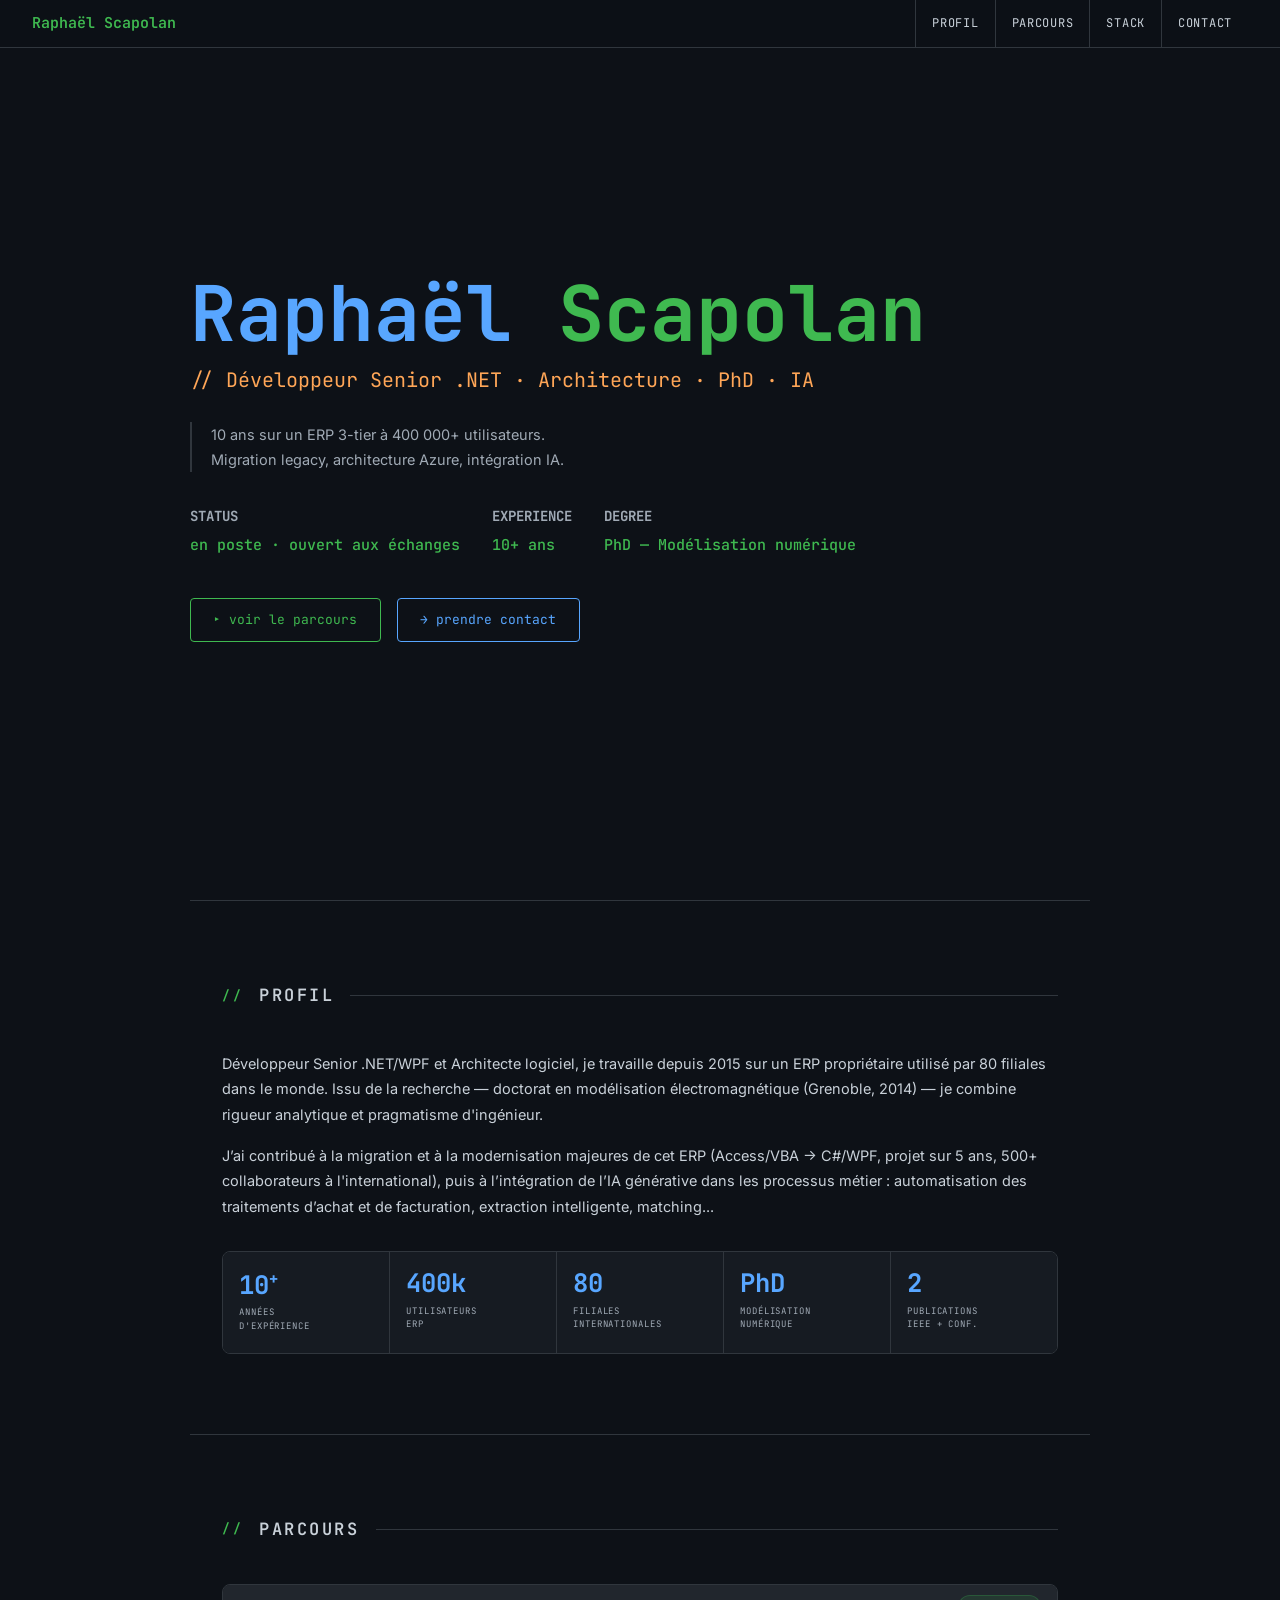
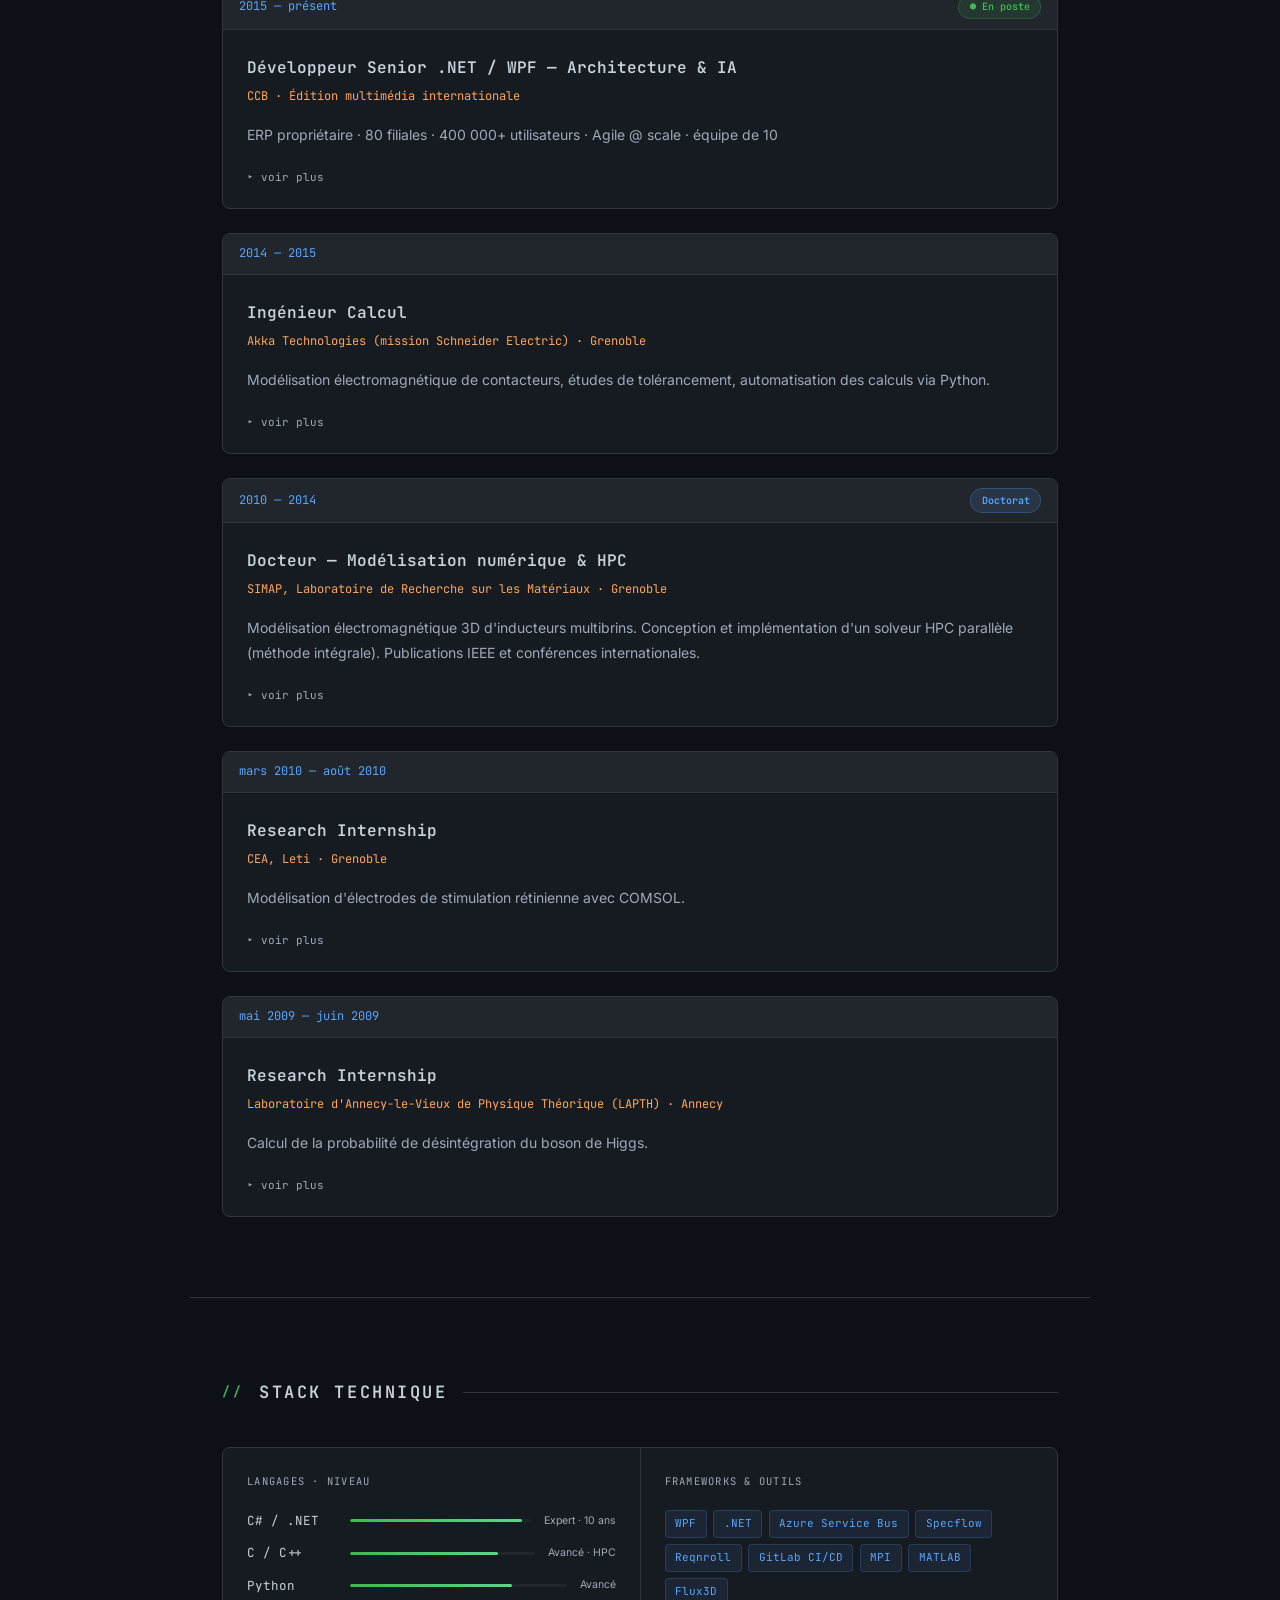
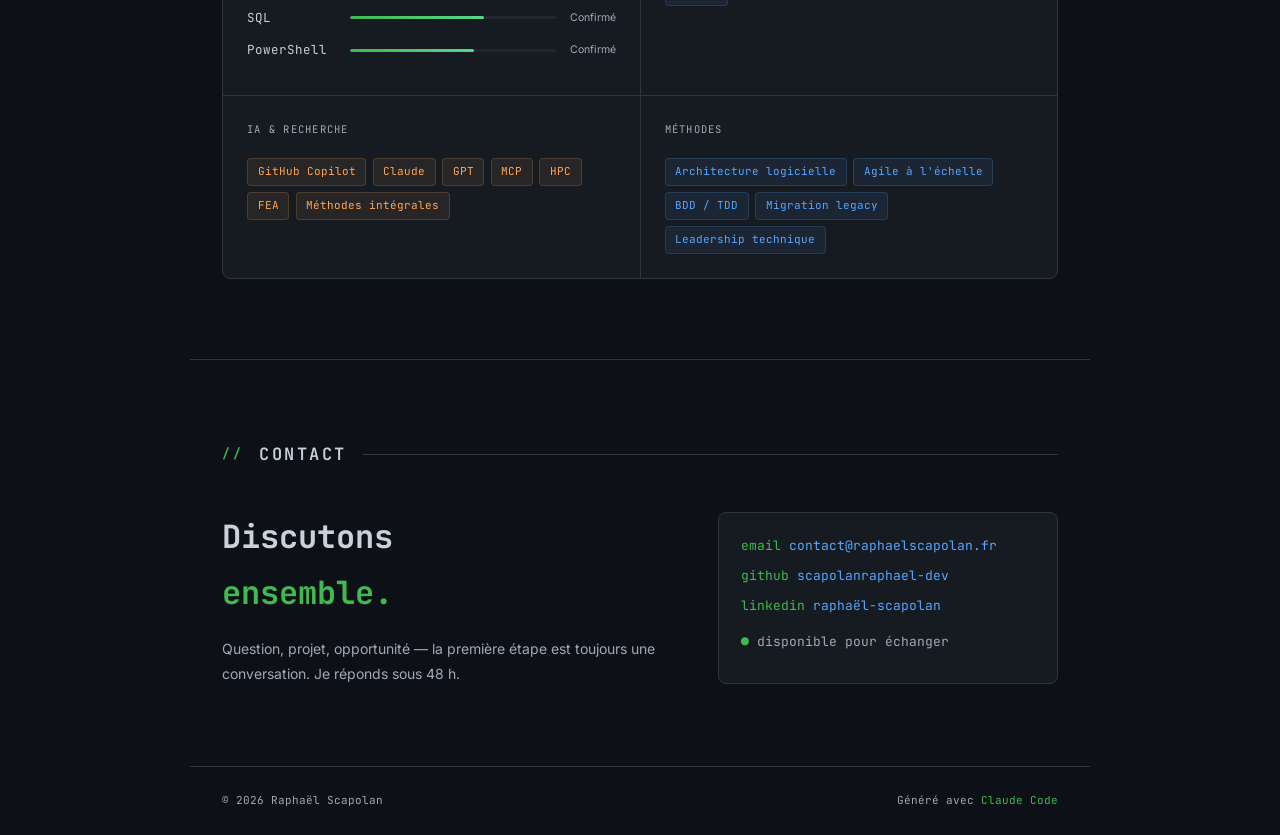
==== cv-terminal.html @ b0b27d48 "Small update" ====
<!DOCTYPE html>
<html lang="fr">
<head>
<meta charset="UTF-8">
<meta name="viewport" content="width=device-width, initial-scale=1.0">
<title>Raphaël Scapolan · Terminal</title>
<link href="https://fonts.googleapis.com/css2?family=JetBrains+Mono:wght@300;400;500;700&family=Inter:wght@400;500&display=swap" rel="stylesheet">
<style>
*, *::before, *::after { box-sizing: border-box; margin: 0; padding: 0; }
:root {
  --bg:    #0d1117;
  --bg2:   #161b22;
  --bg3:   #21262d;
  --bdr:   #30363d;
  --tx:    #c9d1d9;
  --muted: #a0aab5;
  --green: #3fb950;
  --blue:  #58a6ff;
  --amber: #ffa657;
  --purp:  #bc8cff;
  --red:   #ff7b72;
  --mono:  'JetBrains Mono', 'Courier New', monospace;
  --sans:  'Inter', system-ui, sans-serif;
}
html { scroll-behavior: smooth; }
body { background: var(--bg); color: var(--tx); font-family: var(--sans); font-size: 16px; line-height: 1.75; }

/* TOPBAR */
.topbar {
  position: fixed; top: 0; left: 0; right: 0; z-index: 100;
  background: rgba(13,17,23,.96); border-bottom: 1px solid var(--bdr);
  display: flex; align-items: center; padding: 0 2rem; height: 48px;
  backdrop-filter: blur(8px); font-family: var(--mono); font-size: 12px;
}
.topbar-name { color: var(--green); margin-right: auto; font-size: 15px; font-weight: 600; }
.topbar-name span { color: var(--muted); }
.topbar-nav { display: flex; }
.topbar-nav a {
  color: var(--tx); text-decoration: none; padding: 0 1rem;
  height: 48px; display: flex; align-items: center;
  font-size: 12px; text-transform: uppercase; letter-spacing: .06em;
  transition: color .2s, background .2s; border-left: 1px solid var(--bdr);
}
.topbar-nav a:hover { color: var(--green); background: var(--bg3); }

/* HERO */
.hero { min-height: 100vh; display: flex; align-items: center; padding: 80px 2rem 4rem; }
.hero-inner { max-width: 900px; margin: 0 auto; width: 100%; }
.hero-prompt { font-family: var(--mono); font-size: 13px; color: var(--muted); margin-bottom: 1.5rem; }
.hero-prompt .p-sym { color: var(--green); }
.hero-name { font-family: var(--mono); font-size: clamp(2.5rem,6vw,5.5rem); font-weight: 700; line-height: 1.05; }
.hero-name .n-blue { color: var(--blue); }
.hero-name .n-green { color: var(--green); }
.hero-role { font-family: var(--mono); font-size: clamp(.9rem,2vw,1.25rem); color: var(--amber); margin-top: .5rem; font-weight: 400; }
.hero-desc { max-width: 560px; color: var(--muted); margin-top: 1.5rem; font-size: 14.5px; border-left: 2px solid var(--bdr); padding-left: 1.2rem; }
.hero-meta { display: flex; flex-wrap: wrap; gap: 2rem; margin-top: 2rem; font-family: var(--mono); font-size: 14px; }
.meta-pair { display: flex; flex-direction: column; gap: .2rem; }
.meta-k { color: var(--muted); }
.meta-v { color: var(--green); font-size: 15px; font-weight: 500; }
.hero-cta { display: flex; gap: 1rem; margin-top: 2.5rem; flex-wrap: wrap; }
.btn-t { font-family: var(--mono); font-size: 13px; padding: .6rem 1.4rem; border-radius: 4px; text-decoration: none; border: 1px solid; transition: all .2s; }
.btn-primary { border-color: var(--green); color: var(--green); }
.btn-primary:hover { background: var(--green); color: var(--bg); }
.btn-sec { border-color: var(--blue); color: var(--blue); }
.btn-sec:hover { background: var(--blue); color: var(--bg); }

/* SECTION */
.sec { max-width: 900px; margin: 0 auto; padding: 5rem 2rem; border-top: 1px solid var(--bdr); }
.sec-head { font-family: var(--mono); font-size: 17px; text-transform: uppercase; letter-spacing: .15em; color: var(--tx); display: flex; align-items: center; gap: 1rem; margin-bottom: 2.5rem; font-weight: 600; }
.sec-head::before { content: '//'; color: var(--green); font-size: 13px; }
.sec-head::after { content: ''; flex: 1; height: 1px; background: var(--bdr); }

/* ABOUT GRID */
.about-grid { display: flex; flex-direction: column; gap: 2rem; }
.about-text p + p { margin-top: 1rem; }
.about-text p { font-size: 14.5px; color: var(--tx); }
.stats-grid { display: flex; border: 1px solid var(--bdr); border-radius: 8px; overflow: hidden; }
.stat-fig { flex: 1; padding: 1.2rem 1rem; background: var(--bg2); border-right: 1px solid var(--bdr); }
.stat-fig:last-child { border-right: none; }
.stat-fig-n { font-family: var(--mono); font-size: 1.6rem; font-weight: 700; color: var(--blue); line-height: 1; display: block; }
.stat-fig-l { font-family: var(--mono); font-size: 9px; text-transform: uppercase; letter-spacing: .1em; color: var(--muted); display: block; margin-top: .5rem; line-height: 1.5; }

/* EXP */
.exp-list { display: flex; flex-direction: column; gap: 1.5rem; }
.exp-card { background: var(--bg2); border: 1px solid var(--bdr); border-radius: 8px; overflow: hidden; }
.exp-card-top { display: flex; align-items: center; border-bottom: 1px solid var(--bdr); font-family: var(--mono); font-size: 12px; padding: .6rem 1rem; background: var(--bg3); gap: 1rem; }
.exp-yr { color: var(--blue); }
.exp-pill { margin-left: auto; padding: .15rem .65rem; border-radius: 20px; font-size: 10px; font-weight: 600; }
.pill-g { background: rgba(63,185,80,.12); color: var(--green); border: 1px solid rgba(63,185,80,.25); }
.pill-b { background: rgba(88,166,255,.12); color: var(--blue); border: 1px solid rgba(88,166,255,.25); }
.exp-body { padding: 1.5rem; }
.exp-t { font-family: var(--mono); font-size: 1rem; font-weight: 600; color: var(--tx); margin-bottom: .25rem; }
.exp-org { font-family: var(--mono); font-size: 12px; color: var(--amber); margin-bottom: 1rem; }
.exp-p { font-size: 14px; color: var(--muted); margin-bottom: .8rem; }
.exp-ul { list-style: none; display: flex; flex-direction: column; gap: .35rem; }
.exp-ul li { font-size: 13.5px; color: var(--muted); display: flex; gap: .6rem; align-items: baseline; }
.exp-ul li::before { content: '▸'; color: var(--green); flex-shrink: 0; font-size: 10px; }
.exp-ul li b { color: var(--tx); font-weight: 500; }
.exp-stack { margin-top: 1.2rem; padding-top: 1rem; border-top: 1px solid var(--bdr); display: flex; flex-wrap: wrap; gap: .4rem; }
.stag { font-family: var(--mono); font-size: 11px; padding: .15rem .55rem; background: rgba(188,140,255,.08); border: 1px solid rgba(188,140,255,.2); border-radius: 3px; color: var(--purp); }
.exp-more { display: grid; grid-template-rows: 0fr; transition: grid-template-rows .35s ease; }
.exp-more > div { overflow: hidden; }
.exp-more.open { grid-template-rows: 1fr; }
.exp-more > div > *:first-child { padding-top: .8rem; }
.exp-toggle { font-family: var(--mono); font-size: 11px; color: var(--muted); background: none; border: none; cursor: pointer; padding: .6rem 0 0; transition: color .2s; display: flex; align-items: center; gap: .3rem; }
.exp-toggle:hover { color: var(--green); }

/* SKILLS */
.skills-grid { display: grid; grid-template-columns: repeat(2, 1fr); gap: 1px; background: var(--bdr); border: 1px solid var(--bdr); border-radius: 8px; overflow: hidden; }
.sk-block { background: var(--bg2); padding: 1.5rem; }
.sk-title { font-family: var(--mono); font-size: 10.5px; text-transform: uppercase; letter-spacing: .12em; color: var(--muted); margin-bottom: 1.2rem; }
.sk-bar-row { display: flex; align-items: center; gap: .8rem; margin-bottom: .65rem; }
.sk-name { font-family: var(--mono); font-size: 12.5px; color: var(--tx); min-width: 90px; }
.sk-bar { flex: 1; height: 3px; background: var(--bg3); border-radius: 2px; overflow: hidden; }
.sk-fill { height: 100%; background: linear-gradient(90deg, var(--green), #58d68d); border-radius: 2px; }
.sk-note { font-size: 10.5px; color: var(--muted); white-space: nowrap; }
.tag-cloud { display: flex; flex-wrap: wrap; gap: .4rem; }
.tag-b { font-family: var(--mono); font-size: 11px; padding: .2rem .6rem; background: rgba(88,166,255,.08); border: 1px solid rgba(88,166,255,.18); border-radius: 4px; color: var(--blue); }
.tag-a { font-family: var(--mono); font-size: 11px; padding: .2rem .6rem; background: rgba(255,166,87,.08); border: 1px solid rgba(255,166,87,.18); border-radius: 4px; color: var(--amber); }

/* CONTACT */
.contact-grid { display: grid; grid-template-columns: 1fr 340px; gap: 3rem; align-items: center; }
.contact-h { font-family: var(--mono); font-size: clamp(1.5rem,3vw,2rem); font-weight: 700; color: var(--tx); margin-bottom: 1rem; }
.contact-h span { color: var(--green); }
.contact-sub { color: var(--muted); font-size: 14px; }
.terminal { background: var(--bg2); border: 1px solid var(--bdr); border-radius: 8px; overflow: hidden; }
.term-body { padding: 1.4rem; font-family: var(--mono); font-size: 13px; }
.t-line { margin-bottom: .45rem; }
.t-cmd { color: var(--green); }
.t-a { color: var(--blue); text-decoration: none; }
.t-a:hover { text-decoration: underline; }
.t-out { color: var(--muted); }

/* FOOTER */
footer { max-width: 900px; margin: 0 auto; padding: 1.5rem 2rem; border-top: 1px solid var(--bdr); font-family: var(--mono); font-size: 11px; color: var(--muted); display: flex; justify-content: space-between; }

@media (max-width: 680px) {
  .about-grid, .contact-grid { grid-template-columns: 1fr; }
  .skills-grid { grid-template-columns: 1fr; }
  .topbar-nav { display: none; }
  .topbar-name { font-size: 11px; }
  .sec, .hero { padding-left: 1.25rem; padding-right: 1.25rem; }
}
</style>
</head>
<body>

<nav class="topbar">
  <span class="topbar-name">Raphaël Scapolan</span>
  <div class="topbar-nav">
    <a href="#about">profil</a>
    <a href="#experience">parcours</a>
    <a href="#skills">stack</a>
    <a href="#contact">contact</a>
  </div>
</nav>

<section class="hero">
  <div class="hero-inner">
    <h1 class="hero-name">
      <span class="n-blue">Raphaël</span>&nbsp;<span class="n-green">Scapolan</span>
    </h1>
    <p class="hero-role">// Développeur Senior .NET · Architecture · PhD · IA</p>
    <p class="hero-desc">
      10 ans sur un ERP 3-tier à 400 000+ utilisateurs.
      </br>
      Migration legacy, architecture Azure, intégration IA.
    </p>
    <div class="hero-meta">
<div class="meta-pair"><span class="meta-k"><b>STATUS</b></span><span class="meta-v">en poste · ouvert aux échanges</span></div>
      <div class="meta-pair"><span class="meta-k"><b>EXPERIENCE</b></span><span class="meta-v">10+ ans</span></div>
      <div class="meta-pair"><span class="meta-k"><b>DEGREE</b></span><span class="meta-v">PhD — Modélisation numérique</span></div>
    </div>
    <div class="hero-cta">
      <a href="#experience" class="btn-t btn-primary">▸ voir le parcours</a>
      <a href="#contact" class="btn-t btn-sec">→ prendre contact</a>
    </div>
  </div>
</section>

<section class="sec" id="about">
  <p class="sec-head">profil</p>
  <div class="about-grid">
    <div class="about-text">
      <p>Développeur Senior .NET/WPF et Architecte logiciel, je travaille depuis 2015 sur un ERP propriétaire utilisé par 80 filiales dans le monde. Issu de la recherche — doctorat en modélisation électromagnétique (Grenoble, 2014) — je combine rigueur analytique et pragmatisme d'ingénieur.</p>
      <p>J’ai contribué à la migration et à la modernisation majeures de cet ERP (Access/VBA → C#/WPF, projet sur 5 ans, 500+ collaborateurs à l'international), puis à l’intégration de l’IA générative dans les processus métier : automatisation des traitements d’achat et de facturation, extraction intelligente, matching...</p>
    </div>
    <div class="stats-grid">
      <div class="stat-fig"><span class="stat-fig-n">10<sup style="font-size:.6em">+</sup></span><span class="stat-fig-l">années<br>d'expérience</span></div>
      <div class="stat-fig"><span class="stat-fig-n">400k</span><span class="stat-fig-l">utilisateurs<br>ERP</span></div>
      <div class="stat-fig"><span class="stat-fig-n">80</span><span class="stat-fig-l">filiales<br>internationales</span></div>
      <div class="stat-fig"><span class="stat-fig-n">PhD</span><span class="stat-fig-l">modélisation<br>numérique</span></div>
      <div class="stat-fig"><span class="stat-fig-n">2</span><span class="stat-fig-l">publications<br>IEEE + conf.</span></div>
    </div>
  </div>
</section>

<section class="sec" id="experience">
  <p class="sec-head">parcours</p>
  <div class="exp-list">

    <div class="exp-card">
      <div class="exp-card-top">
        <span class="exp-yr">2015 — présent</span>
        <span class="exp-pill pill-g">● En poste</span>
      </div>
      <div class="exp-body">
        <p class="exp-t">Développeur Senior .NET / WPF — Architecture &amp; IA</p>
        <p class="exp-org">CCB · Édition multimédia internationale</p>
        <p class="exp-p">ERP propriétaire · 80 filiales · 400 000+ utilisateurs · Agile @ scale · équipe de 10</p>
        <div class="exp-more">
          <div>
            <ul class="exp-ul">
              <li><b>Migration majeure (5 ans)</b> — Refonte ERP historique Access/VBA vers C# / WPF</li>
              <li><b>Core ERP &amp; E-Commerce</b> — Module achats intégré, interconnexion e-commerce (flux cXML)</li>
              <li><b>Architecture</b> — Client lourd + serveur Azure Service Bus, CI/CD GitLab</li>
              <li><b>Qualité</b> — Tests automatisés BDD (Specflow/Reqnroll), revue de code systématique</li>
              <li><b>IA métier</b> — Automatisation achats/factures, extraction intelligente, matching</li>
              <li><b>IA technique</b> — Développement assisté par IA, revue de code augmentée</li>
              <li><b>R&amp;D</b> — MCPs (indexation codebase, GitLab/Redmine), AI Buildathons</li>
              <li><b>Événementiel & Création</b> — Conception et développement d’un jeu vidéo collaboratif (moteur Godot)</li>
            </ul>
            <div class="exp-stack">
              <span class="stag">C#</span><span class="stag">WPF</span><span class="stag">.NET</span>
              <span class="stag">Azure Service Bus</span><span class="stag">SQL</span>
              <span class="stag">Specflow</span><span class="stag">GitLab CI/CD</span>
              <span class="stag">PowerShell</span><span class="stag">Claude</span><span class="stag">Copilot</span>
            </div>
          </div>
        </div>
        <button class="exp-toggle">▸ voir plus</button>
      </div>
    </div>

    <div class="exp-card">
      <div class="exp-card-top">
        <span class="exp-yr">2014 — 2015</span>
      </div>
      <div class="exp-body">
        <p class="exp-t">Ingénieur Calcul</p>
        <p class="exp-org">Akka Technologies (mission Schneider Electric) · Grenoble</p>
        <p class="exp-p">Modélisation électromagnétique de contacteurs, études de tolérancement, automatisation des calculs via Python.</p>
        <div class="exp-more">
          <div>
            <div class="exp-stack">
              <span class="stag">Python</span><span class="stag">Flux</span><span class="stag">Électromagnétisme</span>
            </div>
          </div>
        </div>
        <button class="exp-toggle">▸ voir plus</button>
      </div>
    </div>

    <div class="exp-card">
      <div class="exp-card-top">
        <span class="exp-yr">2010 — 2014</span>
        <span class="exp-pill pill-b">Doctorat</span>
      </div>
      <div class="exp-body">
        <p class="exp-t">Docteur — Modélisation numérique &amp; HPC</p>
        <p class="exp-org">SIMAP, Laboratoire de Recherche sur les Matériaux · Grenoble</p>
        <p class="exp-p">Modélisation électromagnétique 3D d'inducteurs multibrins. Conception et implémentation d'un solveur HPC parallèle (méthode intégrale). Publications IEEE et conférences internationales.</p>
        <div class="exp-more">
          <div>
            <ul class="exp-ul">
              <li><b>Thèse</b> — Modélisation électromagnétique 3D d'inducteurs multibrins — développement d'une méthode intégrale parallélisée</li>
              <li><b>HPC</b> — Conception architecturale d'un solveur parallèle, optimisation MPI sur cluster Ada (IDRIS)</li>
              <li><b>Publications</b> — IEEE Transactions on Magnetics (fév. 2014) · Colloque international MEP (sept. 2014)</li>
            </ul>
            <div class="exp-stack">
              <span class="stag">C++</span><span class="stag">MPI</span><span class="stag">Python</span>
              <span class="stag">MATLAB</span><span class="stag">HPC</span><span class="stag">FEA</span>
            </div>
          </div>
        </div>
        <button class="exp-toggle">▸ voir plus</button>
      </div>
    </div>

    <div class="exp-card">
      <div class="exp-card-top">
        <span class="exp-yr">mars 2010 — août 2010</span>
      </div>
      <div class="exp-body">
        <p class="exp-t">Research Internship</p>
        <p class="exp-org">CEA, Leti · Grenoble</p>
        <p class="exp-p">Modélisation d'électrodes de stimulation rétinienne avec COMSOL.</p>
        <div class="exp-more">
          <div>
            <ul class="exp-ul">
              <li>Modélisation d'électrodes de stimulation rétinienne (COMSOL)</li>
              <li>Pilotage et automatisation des calculs COMSOL via MATLAB</li>
              <li>Mesures d'impédance des électrodes et aide à la caractérisation</li>
            </ul>
            <div class="exp-stack">
              <span class="stag">COMSOL</span><span class="stag">MATLAB</span>
            </div>
          </div>
        </div>
        <button class="exp-toggle">▸ voir plus</button>
      </div>
    </div>

    <div class="exp-card">
      <div class="exp-card-top">
        <span class="exp-yr">mai 2009 — juin 2009</span>
      </div>
      <div class="exp-body">
        <p class="exp-t">Research Internship</p>
        <p class="exp-org">Laboratoire d'Annecy-le-Vieux de Physique Théorique (LAPTH) · Annecy</p>
        <p class="exp-p">Calcul de la probabilité de désintégration du boson de Higgs.</p>
        <div class="exp-more">
          <div>
            <ul class="exp-ul">
              <li>Calcul de la probabilité de désintégration du boson de Higgs</li>
              <li>Développement en C++</li>
            </ul>
            <div class="exp-stack">
              <span class="stag">C++</span>
            </div>
          </div>
        </div>
        <button class="exp-toggle">▸ voir plus</button>
      </div>
    </div>

  </div>
</section>

<section class="sec" id="skills">
  <p class="sec-head">stack technique</p>
  <div class="skills-grid">
    <div class="sk-block">
      <p class="sk-title">langages · niveau</p>
      <div class="sk-bar-row"><span class="sk-name">C# / .NET</span><div class="sk-bar"><div class="sk-fill" style="width:95%"></div></div><span class="sk-note">Expert · 10 ans</span></div>
      <div class="sk-bar-row"><span class="sk-name">C / C++</span><div class="sk-bar"><div class="sk-fill" style="width:80%"></div></div><span class="sk-note">Avancé · HPC</span></div>
      <div class="sk-bar-row"><span class="sk-name">Python</span><div class="sk-bar"><div class="sk-fill" style="width:75%"></div></div><span class="sk-note">Avancé</span></div>
      <div class="sk-bar-row"><span class="sk-name">SQL</span><div class="sk-bar"><div class="sk-fill" style="width:65%"></div></div><span class="sk-note">Confirmé</span></div>
      <div class="sk-bar-row"><span class="sk-name">PowerShell</span><div class="sk-bar"><div class="sk-fill" style="width:60%"></div></div><span class="sk-note">Confirmé</span></div>
    </div>
    <div class="sk-block">
      <p class="sk-title">frameworks &amp; outils</p>
      <div class="tag-cloud">
        <span class="tag-b">WPF</span><span class="tag-b">.NET</span>
        <span class="tag-b">Azure Service Bus</span><span class="tag-b">Specflow</span>
        <span class="tag-b">Reqnroll</span><span class="tag-b">GitLab CI/CD</span>
        <span class="tag-b">MPI</span><span class="tag-b">MATLAB</span><span class="tag-b">Flux3D</span>
      </div>
    </div>
    <div class="sk-block">
      <p class="sk-title">IA &amp; recherche</p>
      <div class="tag-cloud">
        <span class="tag-a">GitHub Copilot</span><span class="tag-a">Claude</span>
        <span class="tag-a">GPT</span><span class="tag-a">MCP</span>
        <span class="tag-a">HPC</span><span class="tag-a">FEA</span>
        <span class="tag-a">Méthodes intégrales</span>
      </div>
    </div>
    <div class="sk-block">
      <p class="sk-title">méthodes</p>
      <div class="tag-cloud">
        <span class="tag-b">Architecture logicielle</span>
        <span class="tag-b">Agile à l'échelle</span>
        <span class="tag-b">BDD / TDD</span>
        <span class="tag-b">Migration legacy</span>
        <span class="tag-b">Leadership technique</span>
      </div>
    </div>
  </div>
</section>

<section class="sec" id="contact">
  <p class="sec-head">contact</p>
  <div class="contact-grid">
    <div>
      <h2 class="contact-h">Discutons<br><span>ensemble.</span></h2>
      <p class="contact-sub">Question, projet, opportunité — la première étape est toujours une conversation. Je réponds sous 48 h.</p>
    </div>
    <div class="terminal">
      <div class="term-body">
        <p class="t-line"><span class="t-cmd">email    </span><a href="mailto:contact@raphaelscapolan.fr" class="t-a">contact@raphaelscapolan.fr</a></p>
        <p class="t-line"><span class="t-cmd">github   </span><a href="https://github.com/scapolanraphael-dev" class="t-a" target="_blank" rel="noopener">scapolanraphael-dev</a></p>
        <p class="t-line"><span class="t-cmd">linkedin </span><a href="https://www.linkedin.com/in/raphaël-scapolan-87812799/" class="t-a" target="_blank" rel="noopener">raphaël-scapolan</a></p>
        <p class="t-line" style="margin-top:.8rem"><span style="color:var(--green)">●</span><span class="t-out"> disponible pour échanger</span></p>
      </div>
    </div>
  </div>
</section>

<footer>
  <span>© 2026 Raphaël Scapolan</span>
  <span>Généré avec <a href="https://claude.ai/code" target="_blank" rel="noopener" style="color:var(--green);text-decoration:none;">Claude Code</a></span>
</footer>

<script>
document.querySelectorAll('.exp-toggle').forEach(btn => {
  btn.addEventListener('click', () => {
    const more = btn.previousElementSibling;
    const open = more.classList.toggle('open');
    btn.textContent = open ? '▾ réduire' : '▸ voir plus';
  });
});
</script>
</body>
</html>
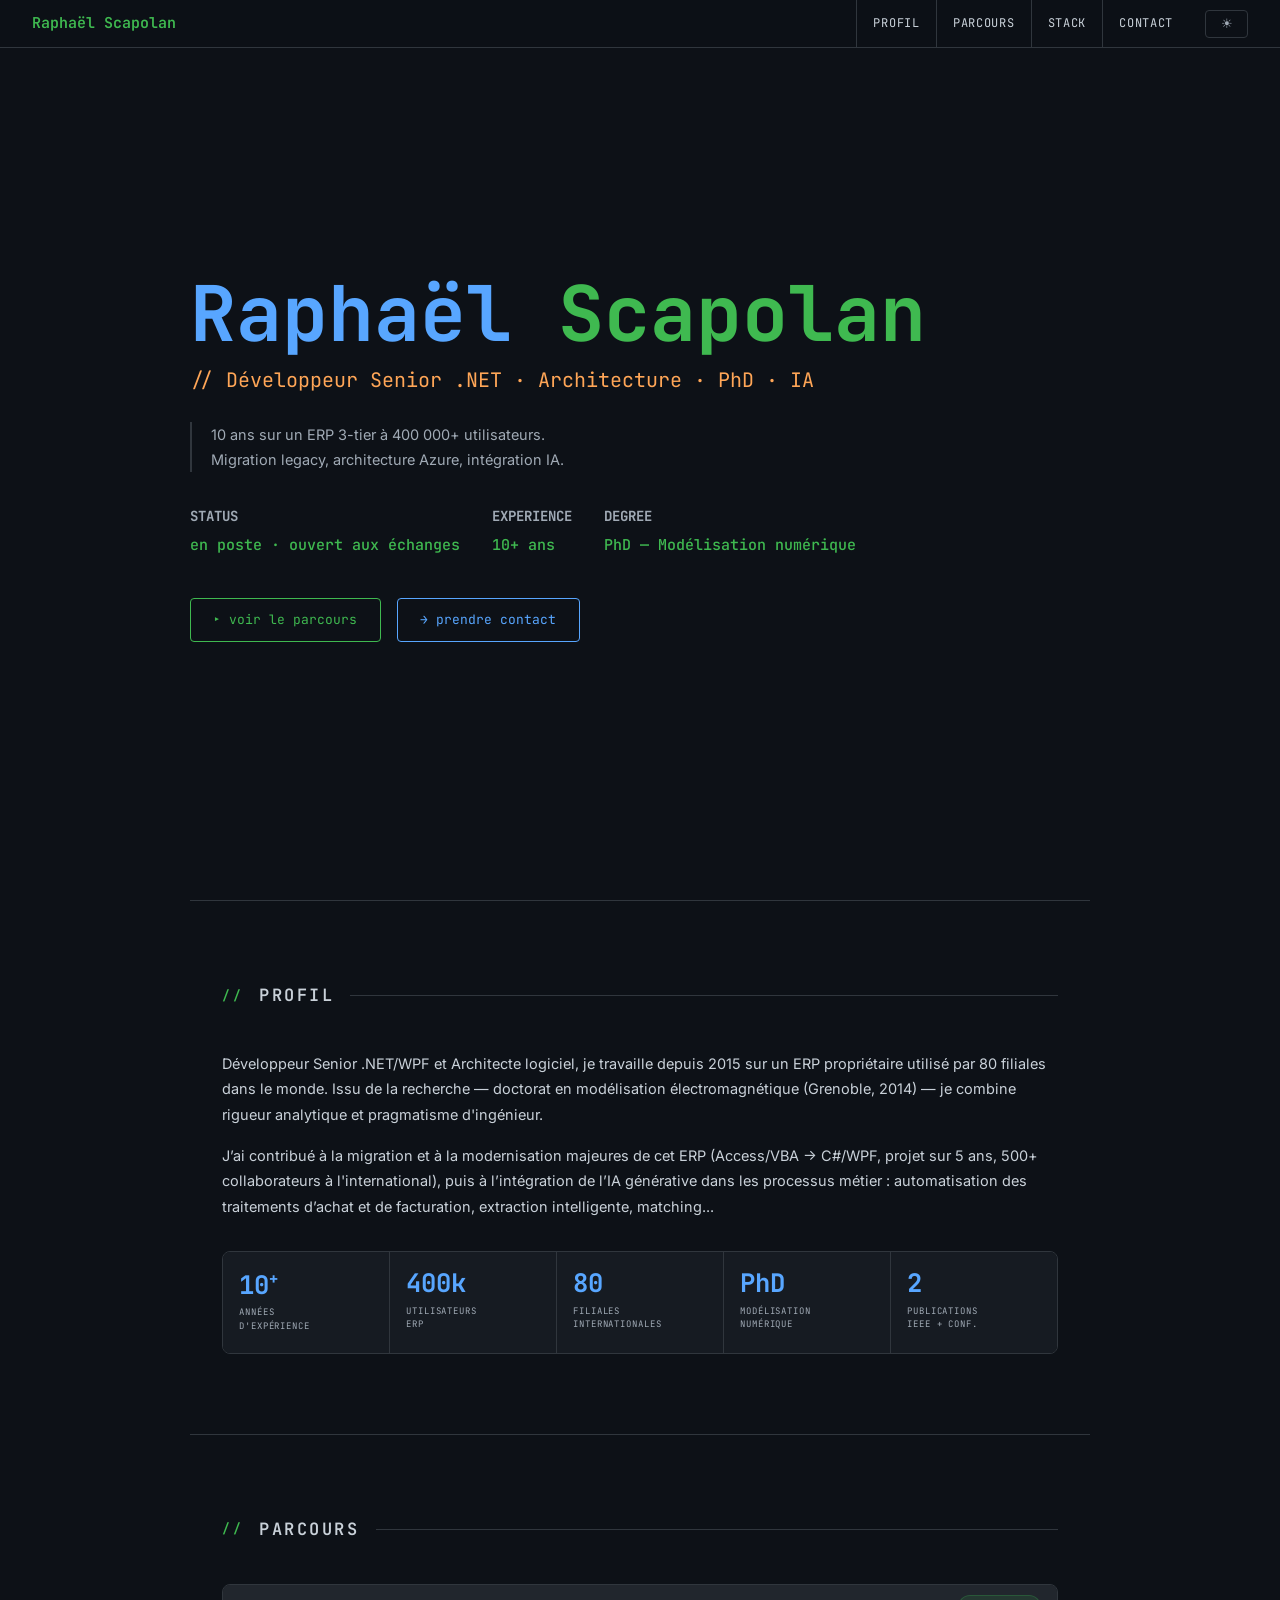
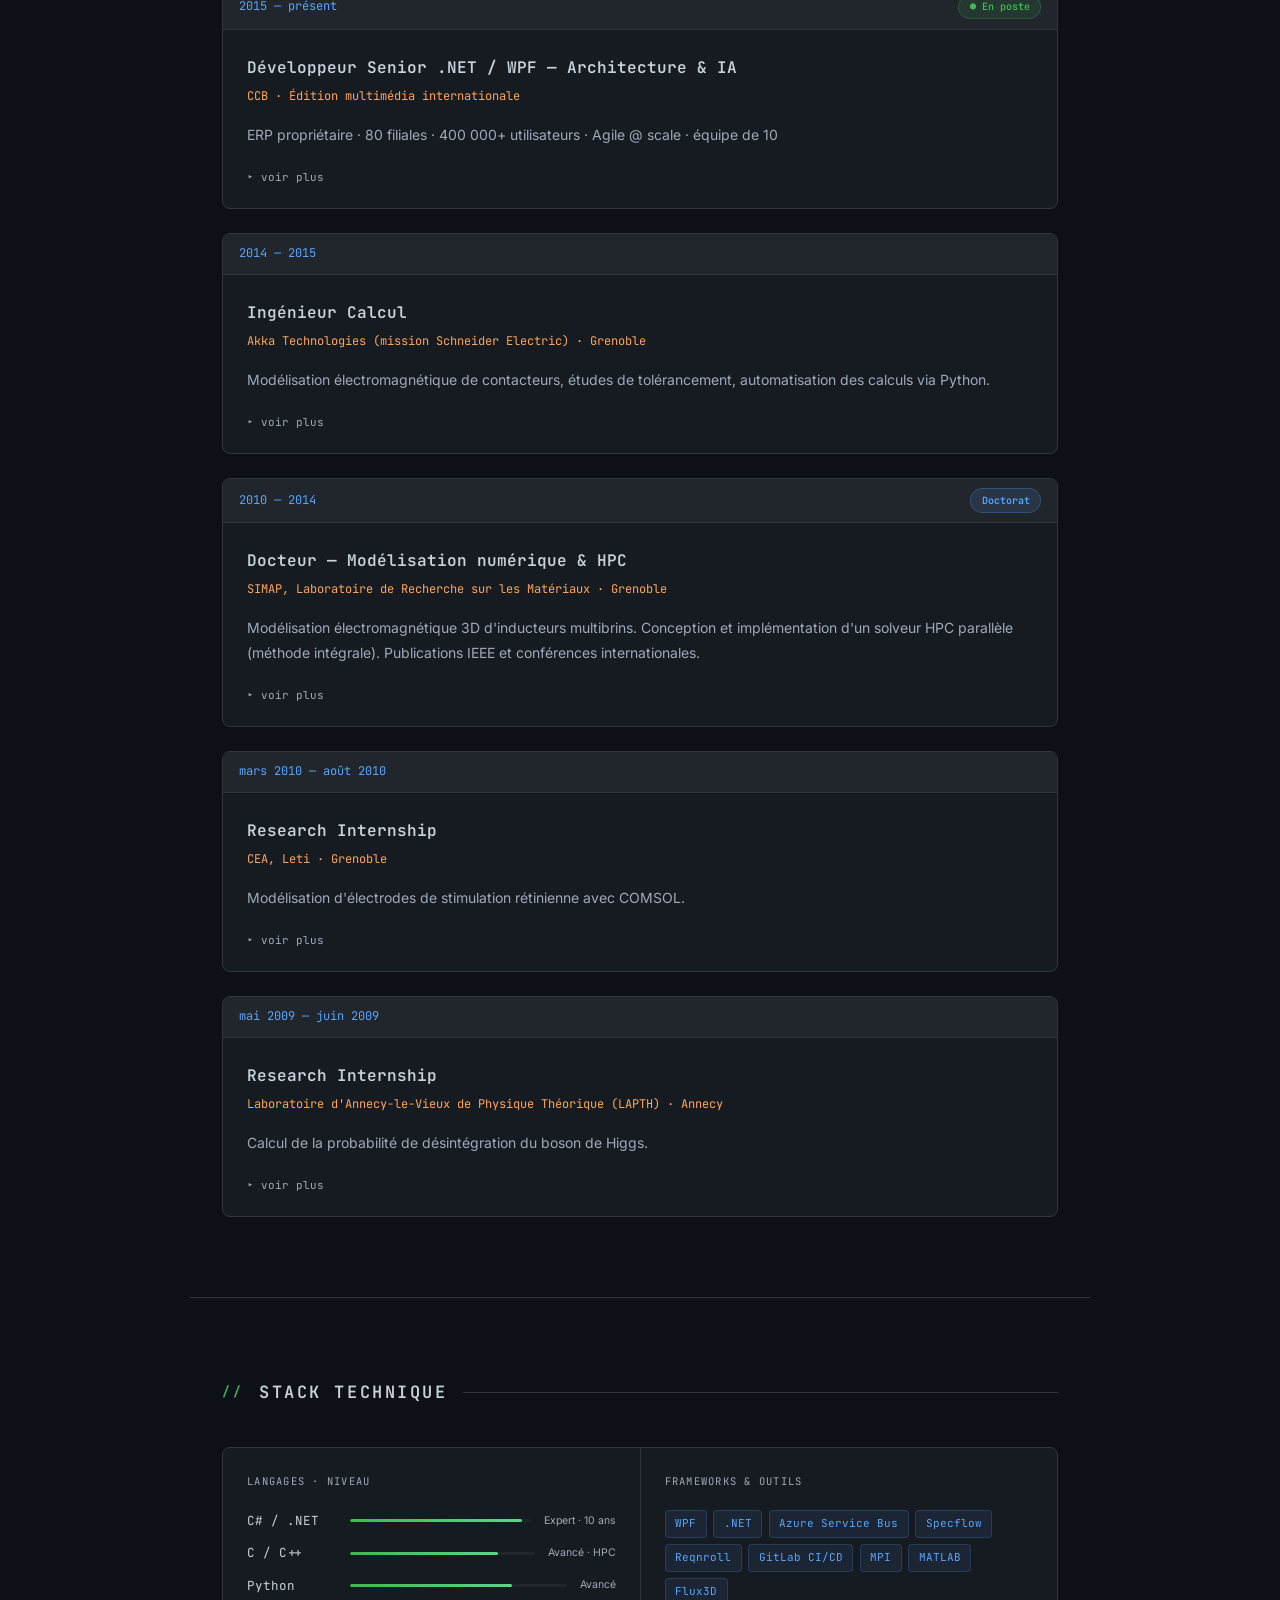
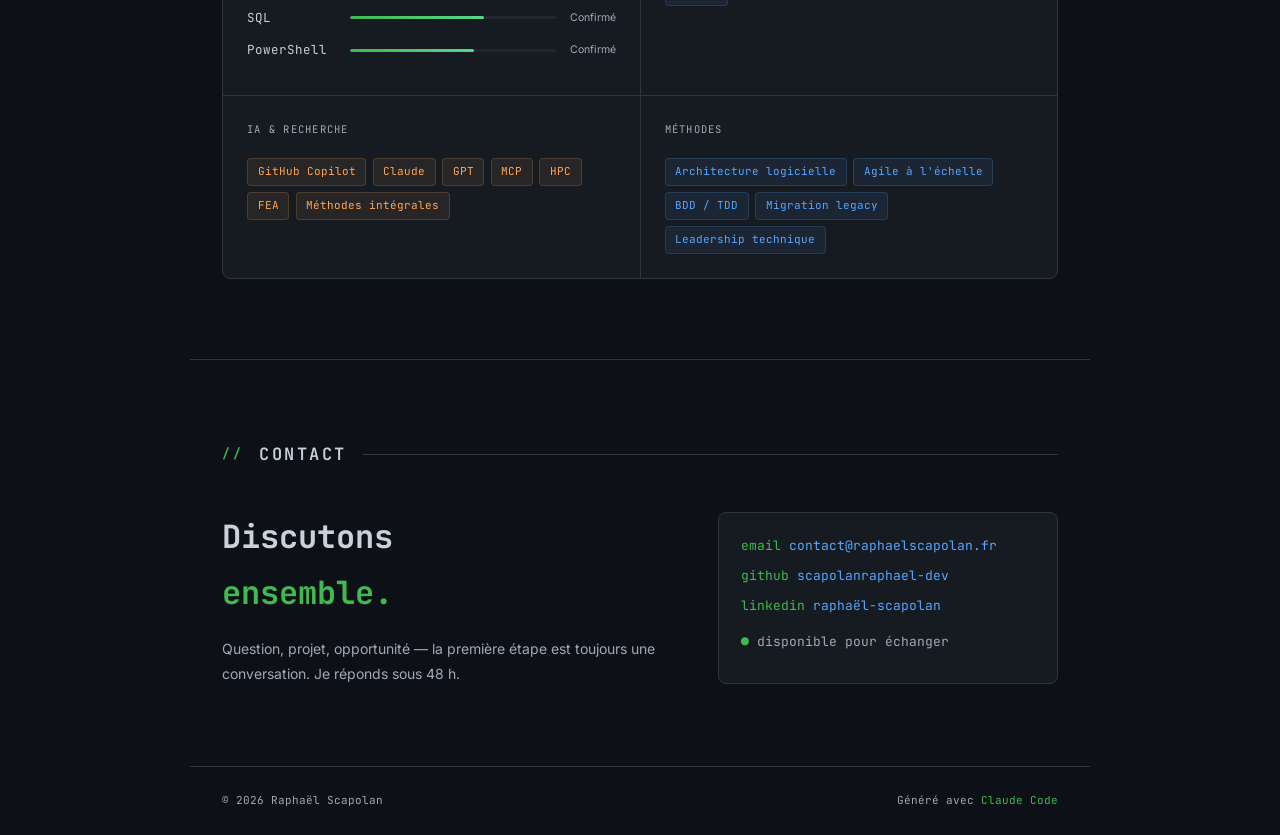
==== commit b75db4ea: "feat: add dark/light mode toggle with localStorage persistence Co-Authored-By: Claude Sonnet 4.6 <no" ====
--- a/cv-terminal.html
+++ b/cv-terminal.html
@@ -8,19 +8,34 @@
 <style>
 *, *::before, *::after { box-sizing: border-box; margin: 0; padding: 0; }
 :root {
-  --bg:    #0d1117;
-  --bg2:   #161b22;
-  --bg3:   #21262d;
-  --bdr:   #30363d;
-  --tx:    #c9d1d9;
-  --muted: #a0aab5;
-  --green: #3fb950;
-  --blue:  #58a6ff;
-  --amber: #ffa657;
-  --purp:  #bc8cff;
-  --red:   #ff7b72;
-  --mono:  'JetBrains Mono', 'Courier New', monospace;
-  --sans:  'Inter', system-ui, sans-serif;
+  --bg:       #0d1117;
+  --bg2:      #161b22;
+  --bg3:      #21262d;
+  --bdr:      #30363d;
+  --tx:       #c9d1d9;
+  --muted:    #a0aab5;
+  --green:    #3fb950;
+  --blue:     #58a6ff;
+  --amber:    #ffa657;
+  --purp:     #bc8cff;
+  --red:      #ff7b72;
+  --bg-glass: rgba(13,17,23,.96);
+  --mono:     'JetBrains Mono', 'Courier New', monospace;
+  --sans:     'Inter', system-ui, sans-serif;
+}
+[data-theme="light"] {
+  --bg:       #f6f8fa;
+  --bg2:      #ffffff;
+  --bg3:      #eaeef2;
+  --bdr:      #d0d7de;
+  --tx:       #1f2328;
+  --muted:    #57606a;
+  --green:    #1a7f37;
+  --blue:     #0969da;
+  --amber:    #9a6700;
+  --purp:     #8250df;
+  --red:      #cf222e;
+  --bg-glass: rgba(246,248,250,.97);
 }
 html { scroll-behavior: smooth; }
 body { background: var(--bg); color: var(--tx); font-family: var(--sans); font-size: 16px; line-height: 1.75; }
@@ -28,7 +43,7 @@
 /* TOPBAR */
 .topbar {
   position: fixed; top: 0; left: 0; right: 0; z-index: 100;
-  background: rgba(13,17,23,.96); border-bottom: 1px solid var(--bdr);
+  background: var(--bg-glass); border-bottom: 1px solid var(--bdr);
   display: flex; align-items: center; padding: 0 2rem; height: 48px;
   backdrop-filter: blur(8px); font-family: var(--mono); font-size: 12px;
 }
@@ -42,6 +57,12 @@
   transition: color .2s, background .2s; border-left: 1px solid var(--bdr);
 }
 .topbar-nav a:hover { color: var(--green); background: var(--bg3); }
+.theme-toggle {
+  font-family: var(--mono); font-size: 13px; background: none; border: 1px solid var(--bdr);
+  color: var(--muted); cursor: pointer; padding: 0 .9rem; height: 28px;
+  border-radius: 4px; margin-left: 1rem; transition: all .2s; line-height: 1;
+}
+.theme-toggle:hover { color: var(--tx); border-color: var(--tx); }
 
 /* HERO */
 .hero { min-height: 100vh; display: flex; align-items: center; padding: 80px 2rem 4rem; }
@@ -153,6 +174,7 @@
     <a href="#skills">stack</a>
     <a href="#contact">contact</a>
   </div>
+  <button class="theme-toggle" id="themeToggle" title="Changer de thème">☀</button>
 </nav>
 
 <section class="hero">
@@ -400,6 +422,18 @@
     btn.textContent = open ? '▾ réduire' : '▸ voir plus';
   });
 });
+
+const toggle = document.getElementById('themeToggle');
+const saved = localStorage.getItem('theme') || 'dark';
+document.documentElement.setAttribute('data-theme', saved);
+toggle.textContent = saved === 'dark' ? '☀' : '☾';
+
+toggle.addEventListener('click', () => {
+  const next = document.documentElement.getAttribute('data-theme') === 'dark' ? 'light' : 'dark';
+  document.documentElement.setAttribute('data-theme', next);
+  localStorage.setItem('theme', next);
+  toggle.textContent = next === 'dark' ? '☀' : '☾';
+});
 </script>
 </body>
 </html>
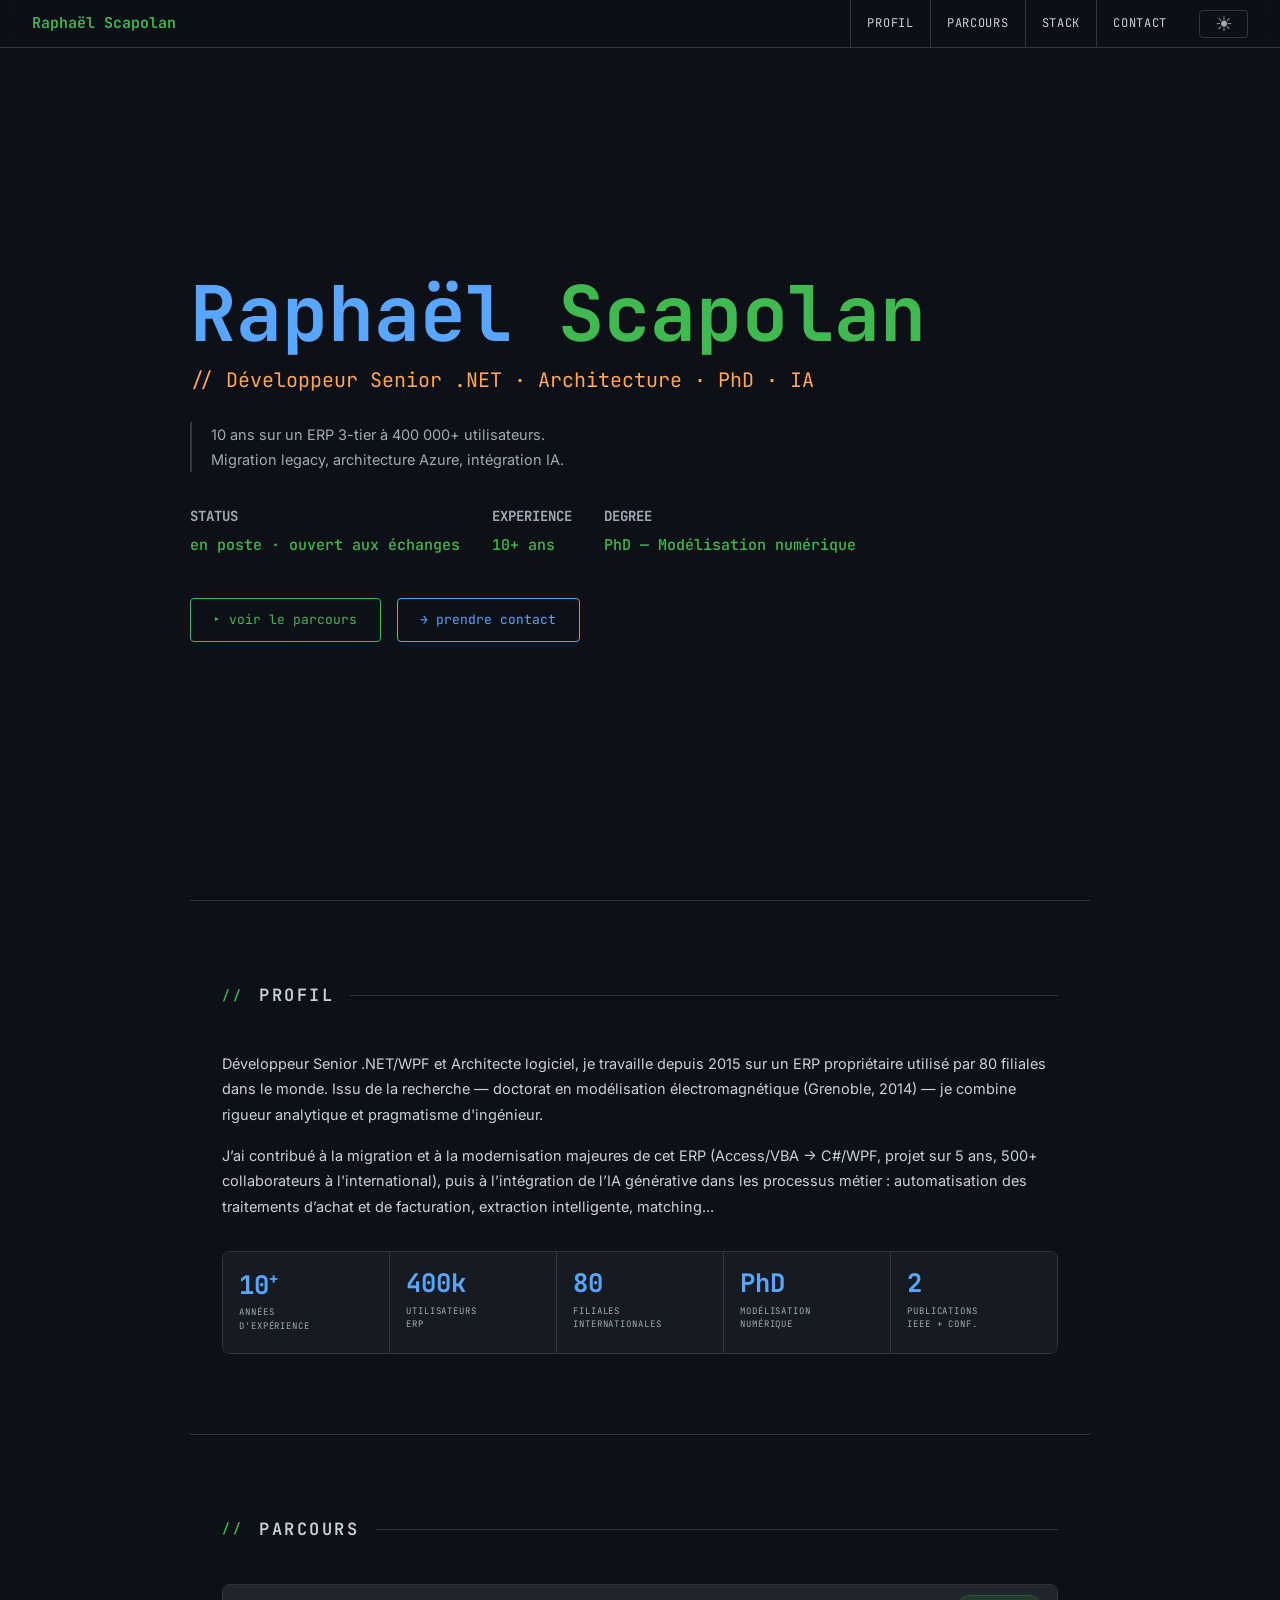
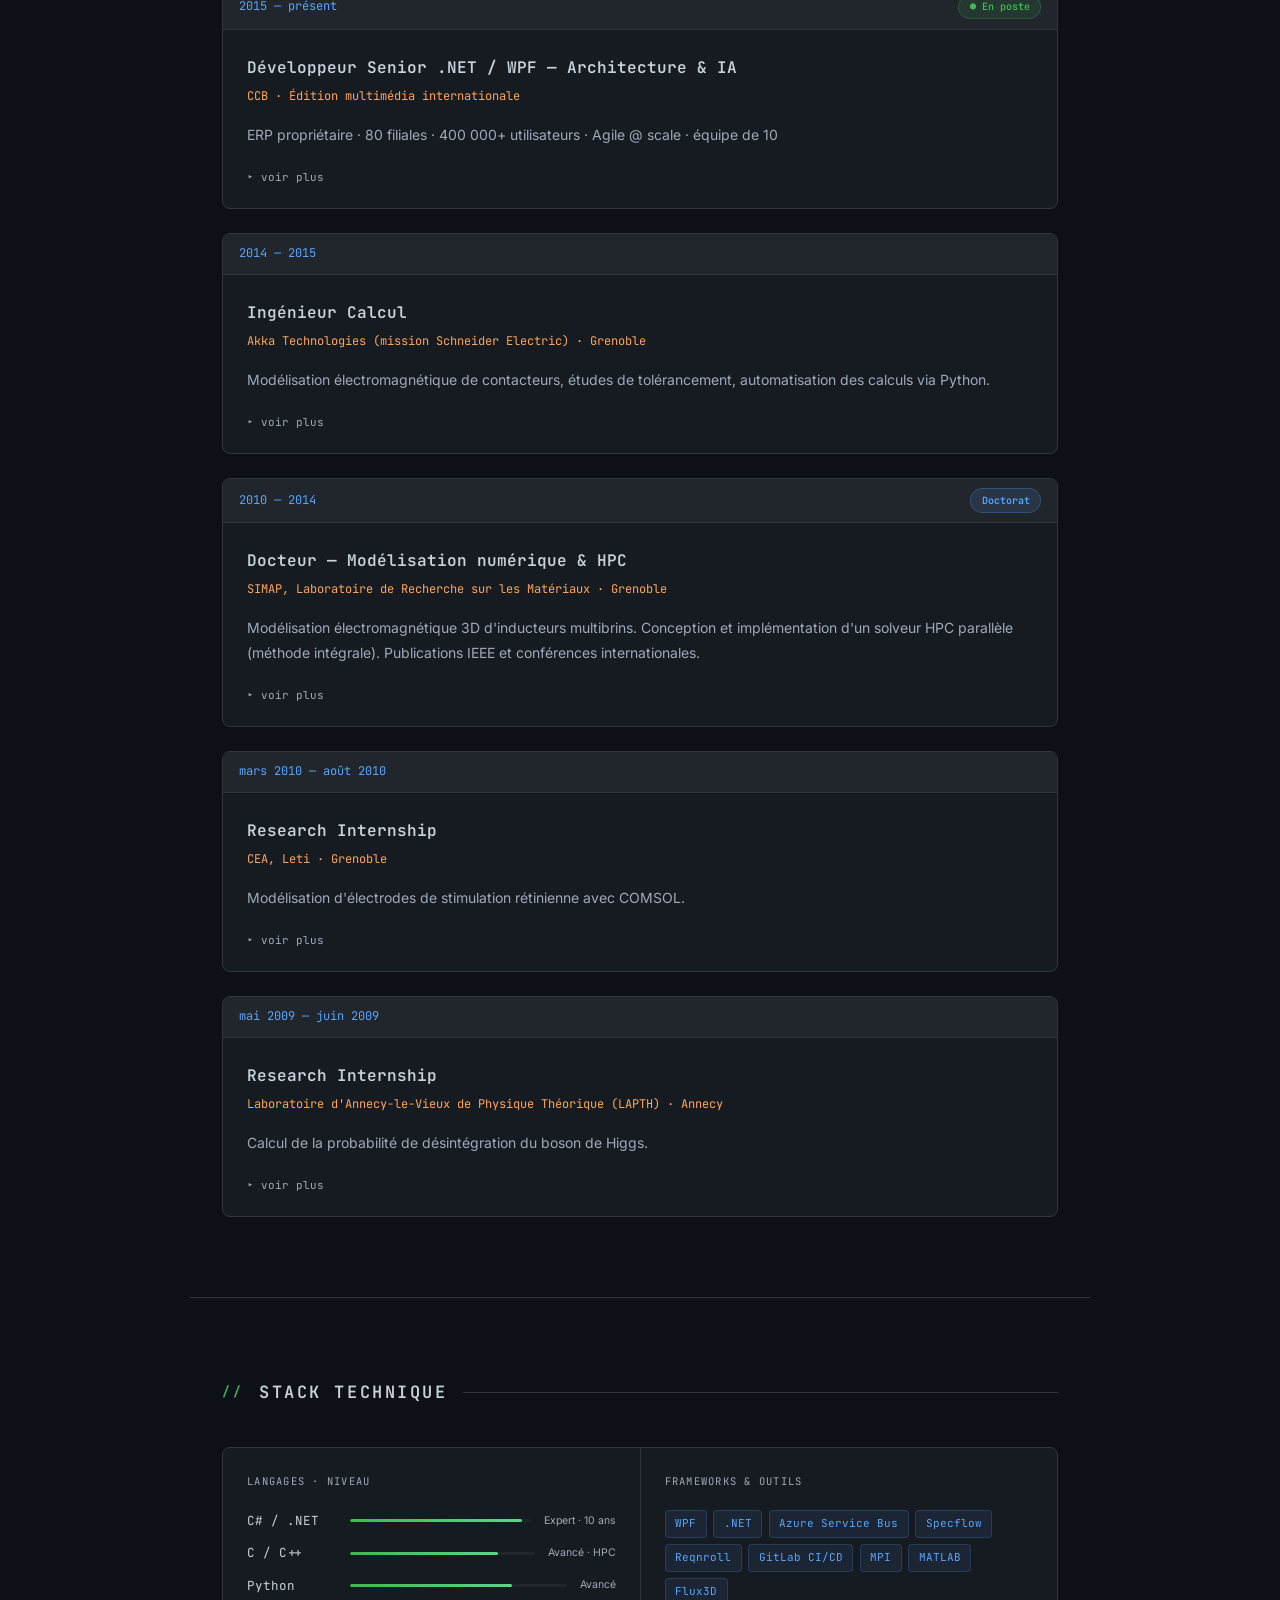
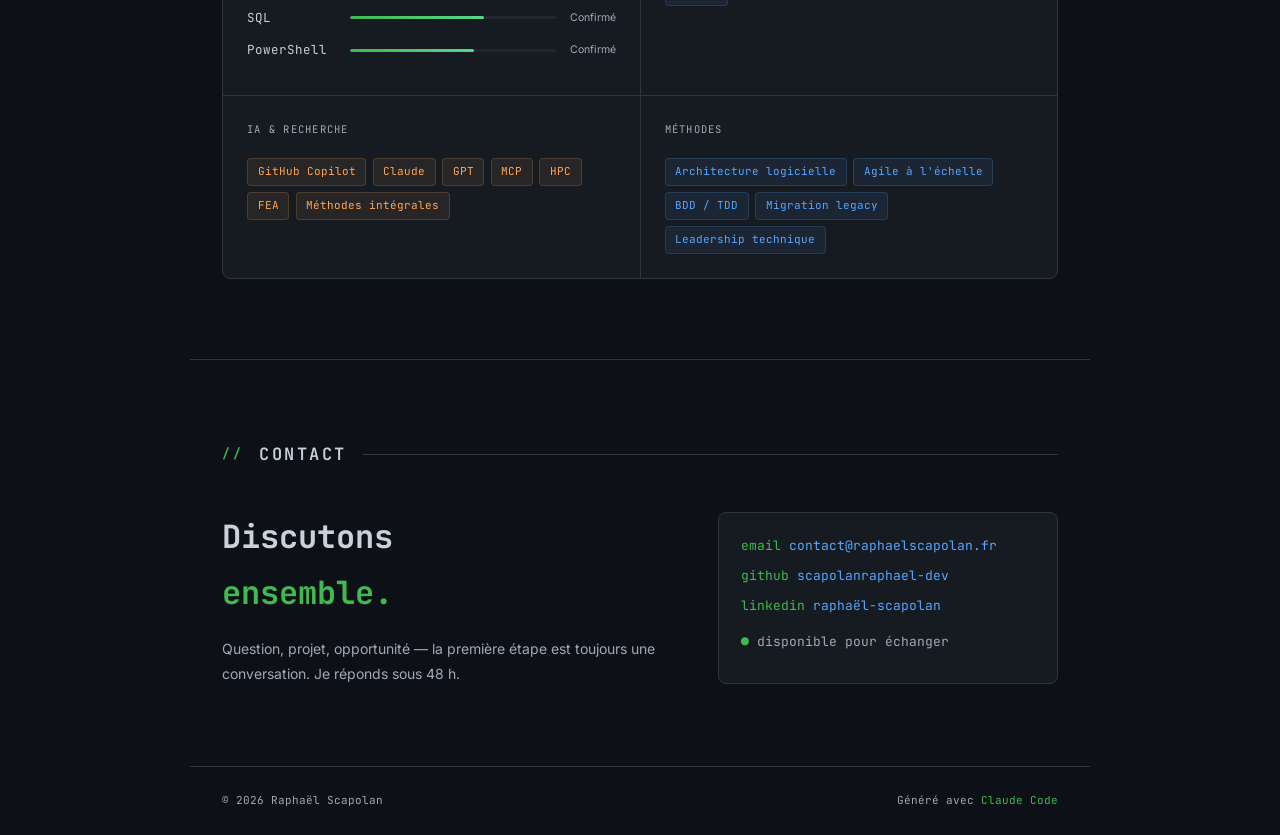
==== commit 3be02483: "Bigger button" ====
--- a/cv-terminal.html
+++ b/cv-terminal.html
@@ -58,7 +58,7 @@
 }
 .topbar-nav a:hover { color: var(--green); background: var(--bg3); }
 .theme-toggle {
-  font-family: var(--mono); font-size: 13px; background: none; border: 1px solid var(--bdr);
+  font-family: var(--mono); font-size: 20px; background: none; border: 1px solid var(--bdr);
   color: var(--muted); cursor: pointer; padding: 0 .9rem; height: 28px;
   border-radius: 4px; margin-left: 1rem; transition: all .2s; line-height: 1;
 }
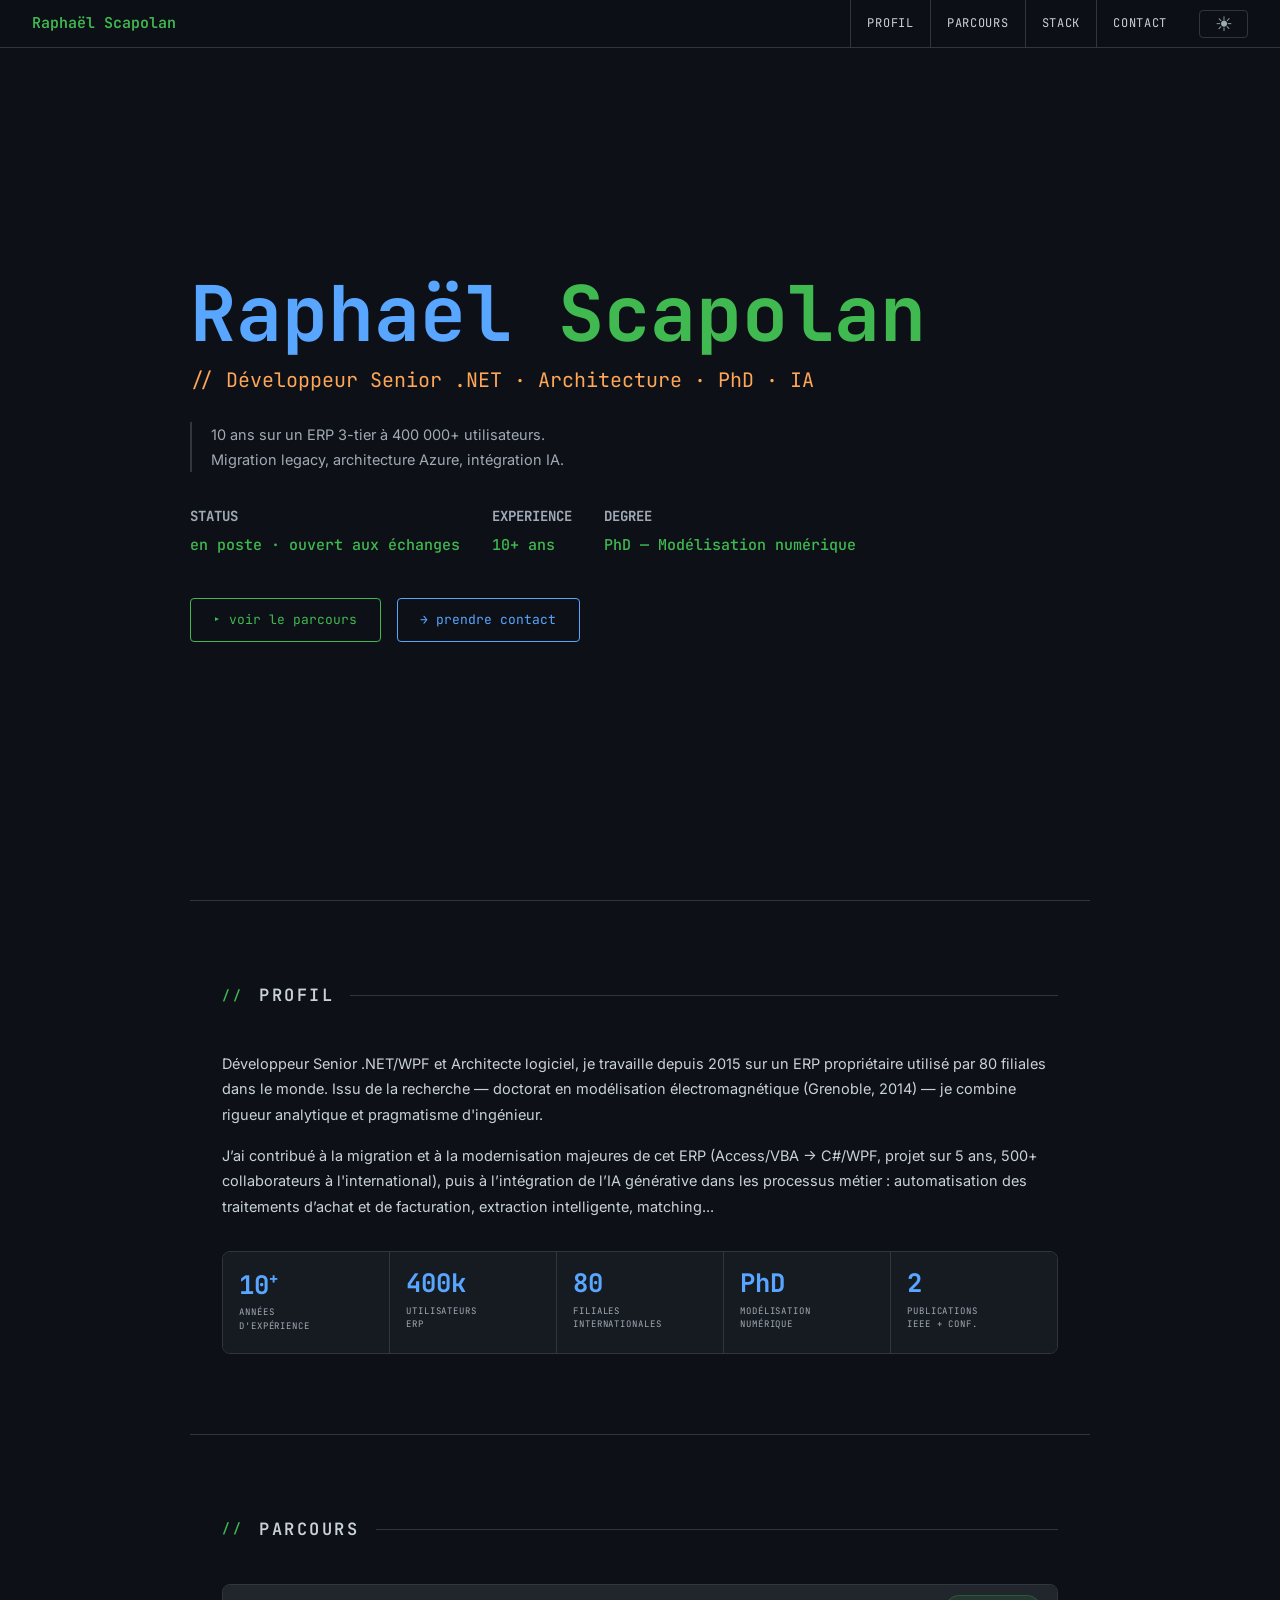
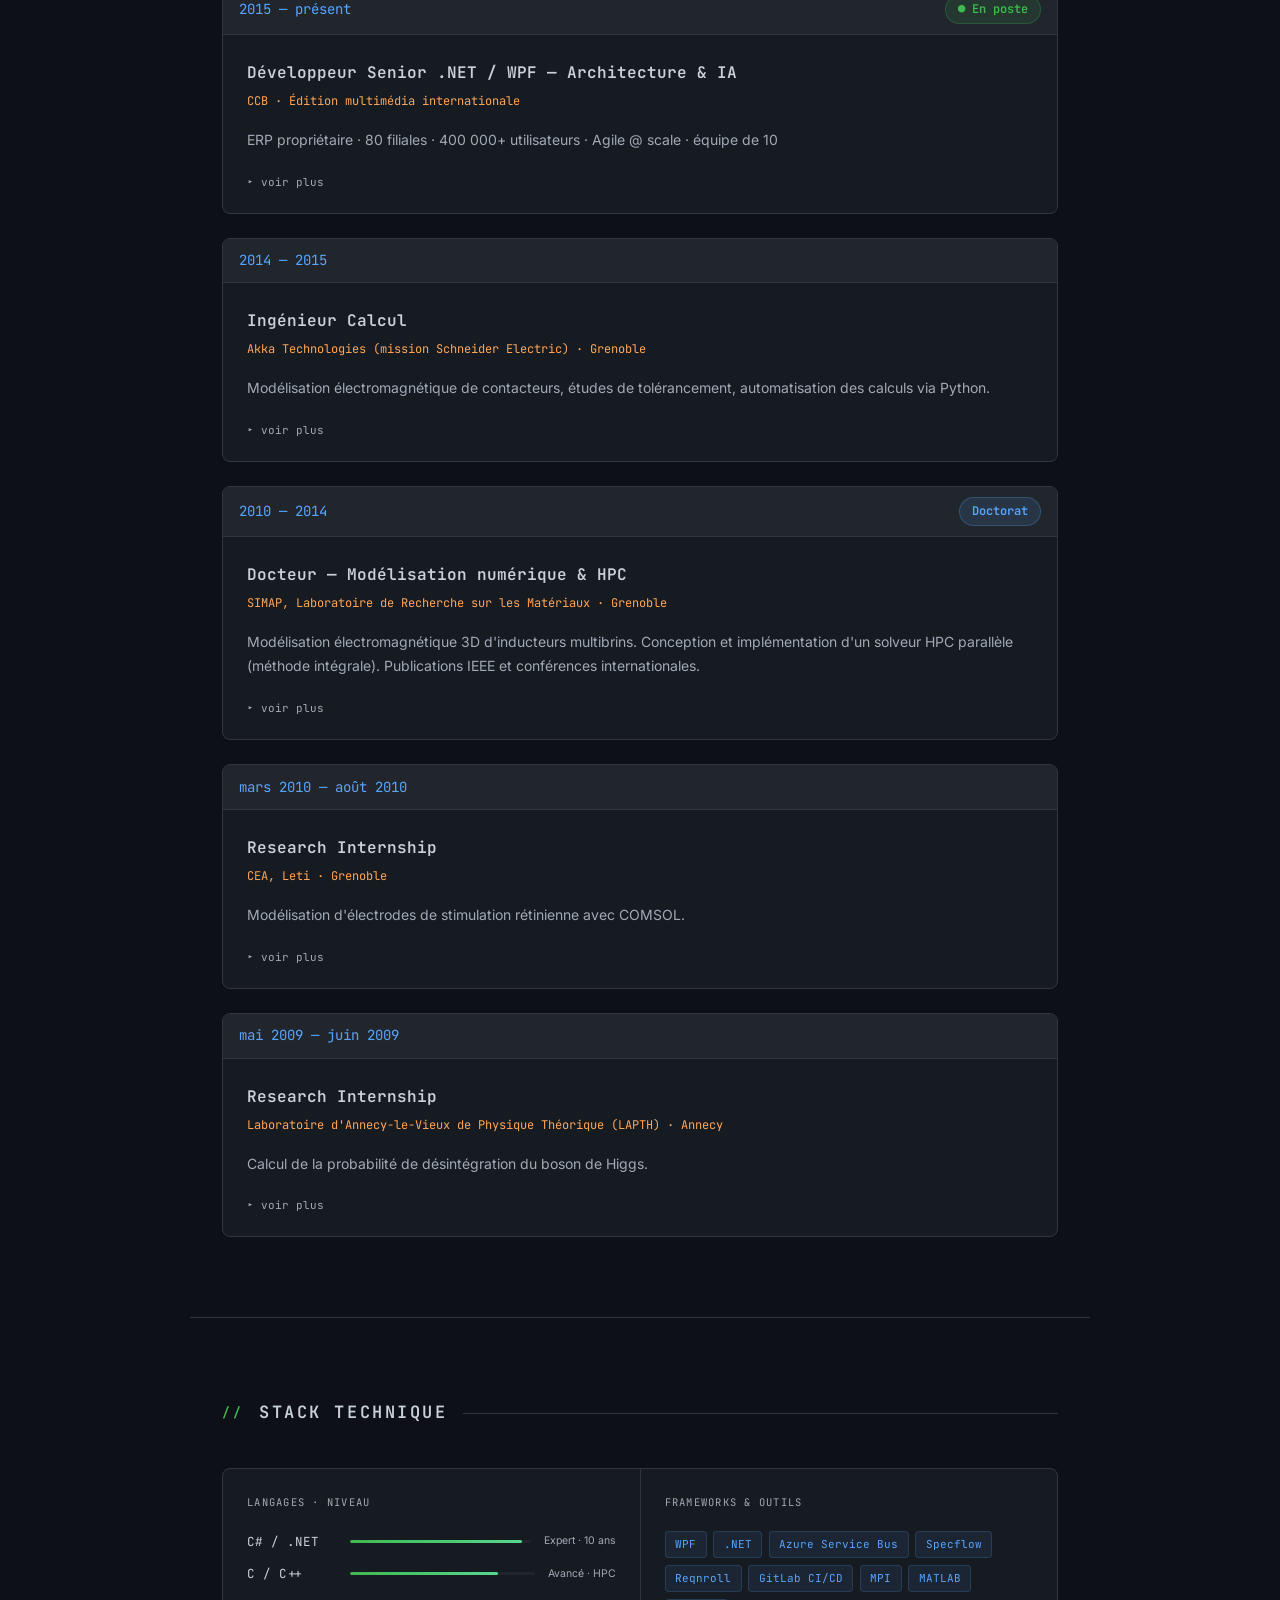
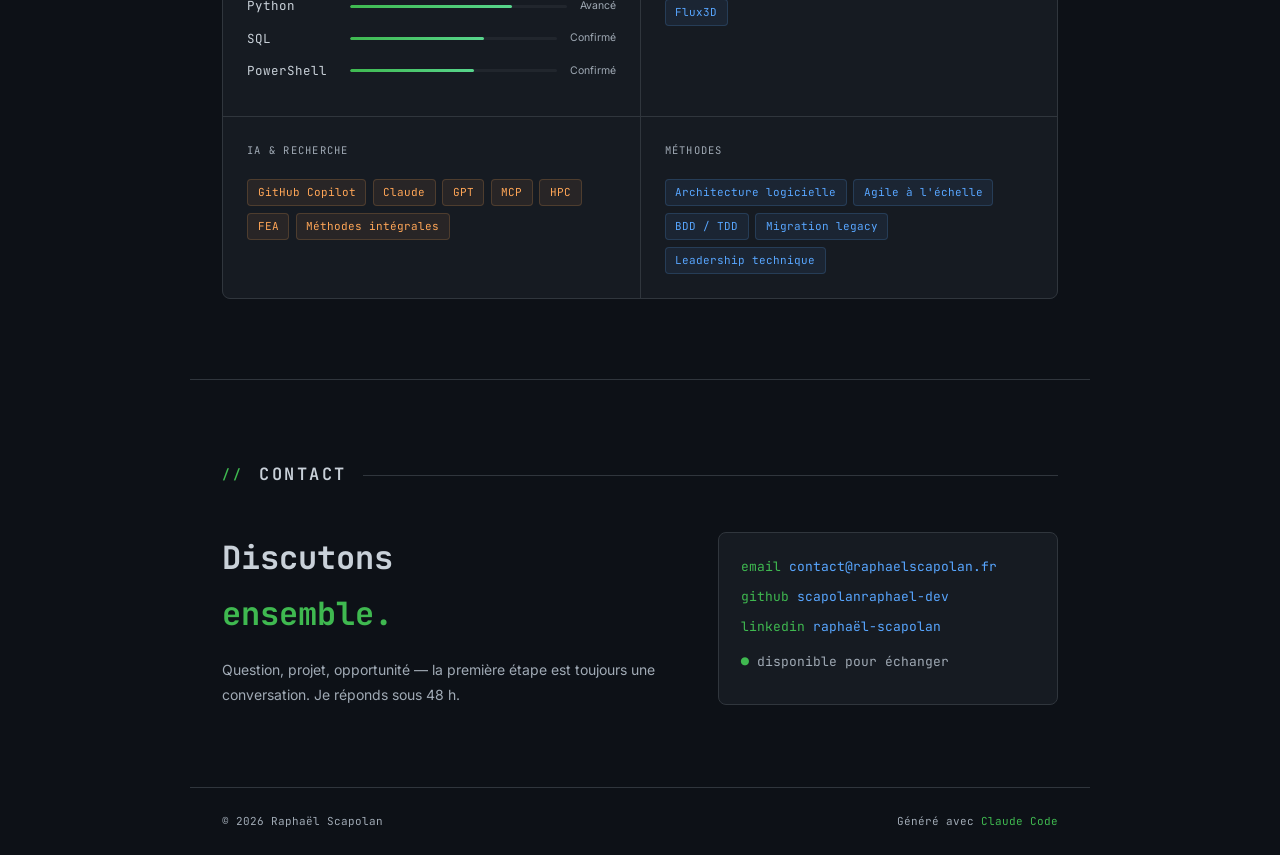
==== commit 9bc26539: "refine: increase exp card-top date and badge font sizes (12→14px, 10→12px) Co-Authored-By: Claude So" ====
--- a/cv-terminal.html
+++ b/cv-terminal.html
@@ -104,9 +104,9 @@
 /* EXP */
 .exp-list { display: flex; flex-direction: column; gap: 1.5rem; }
 .exp-card { background: var(--bg2); border: 1px solid var(--bdr); border-radius: 8px; overflow: hidden; }
-.exp-card-top { display: flex; align-items: center; border-bottom: 1px solid var(--bdr); font-family: var(--mono); font-size: 12px; padding: .6rem 1rem; background: var(--bg3); gap: 1rem; }
+.exp-card-top { display: flex; align-items: center; border-bottom: 1px solid var(--bdr); font-family: var(--mono); font-size: 14px; padding: .6rem 1rem; background: var(--bg3); gap: 1rem; }
 .exp-yr { color: var(--blue); }
-.exp-pill { margin-left: auto; padding: .15rem .65rem; border-radius: 20px; font-size: 10px; font-weight: 600; }
+.exp-pill { margin-left: auto; padding: .2rem .75rem; border-radius: 20px; font-size: 12px; font-weight: 600; }
 .pill-g { background: rgba(63,185,80,.12); color: var(--green); border: 1px solid rgba(63,185,80,.25); }
 .pill-b { background: rgba(88,166,255,.12); color: var(--blue); border: 1px solid rgba(88,166,255,.25); }
 .exp-body { padding: 1.5rem; }
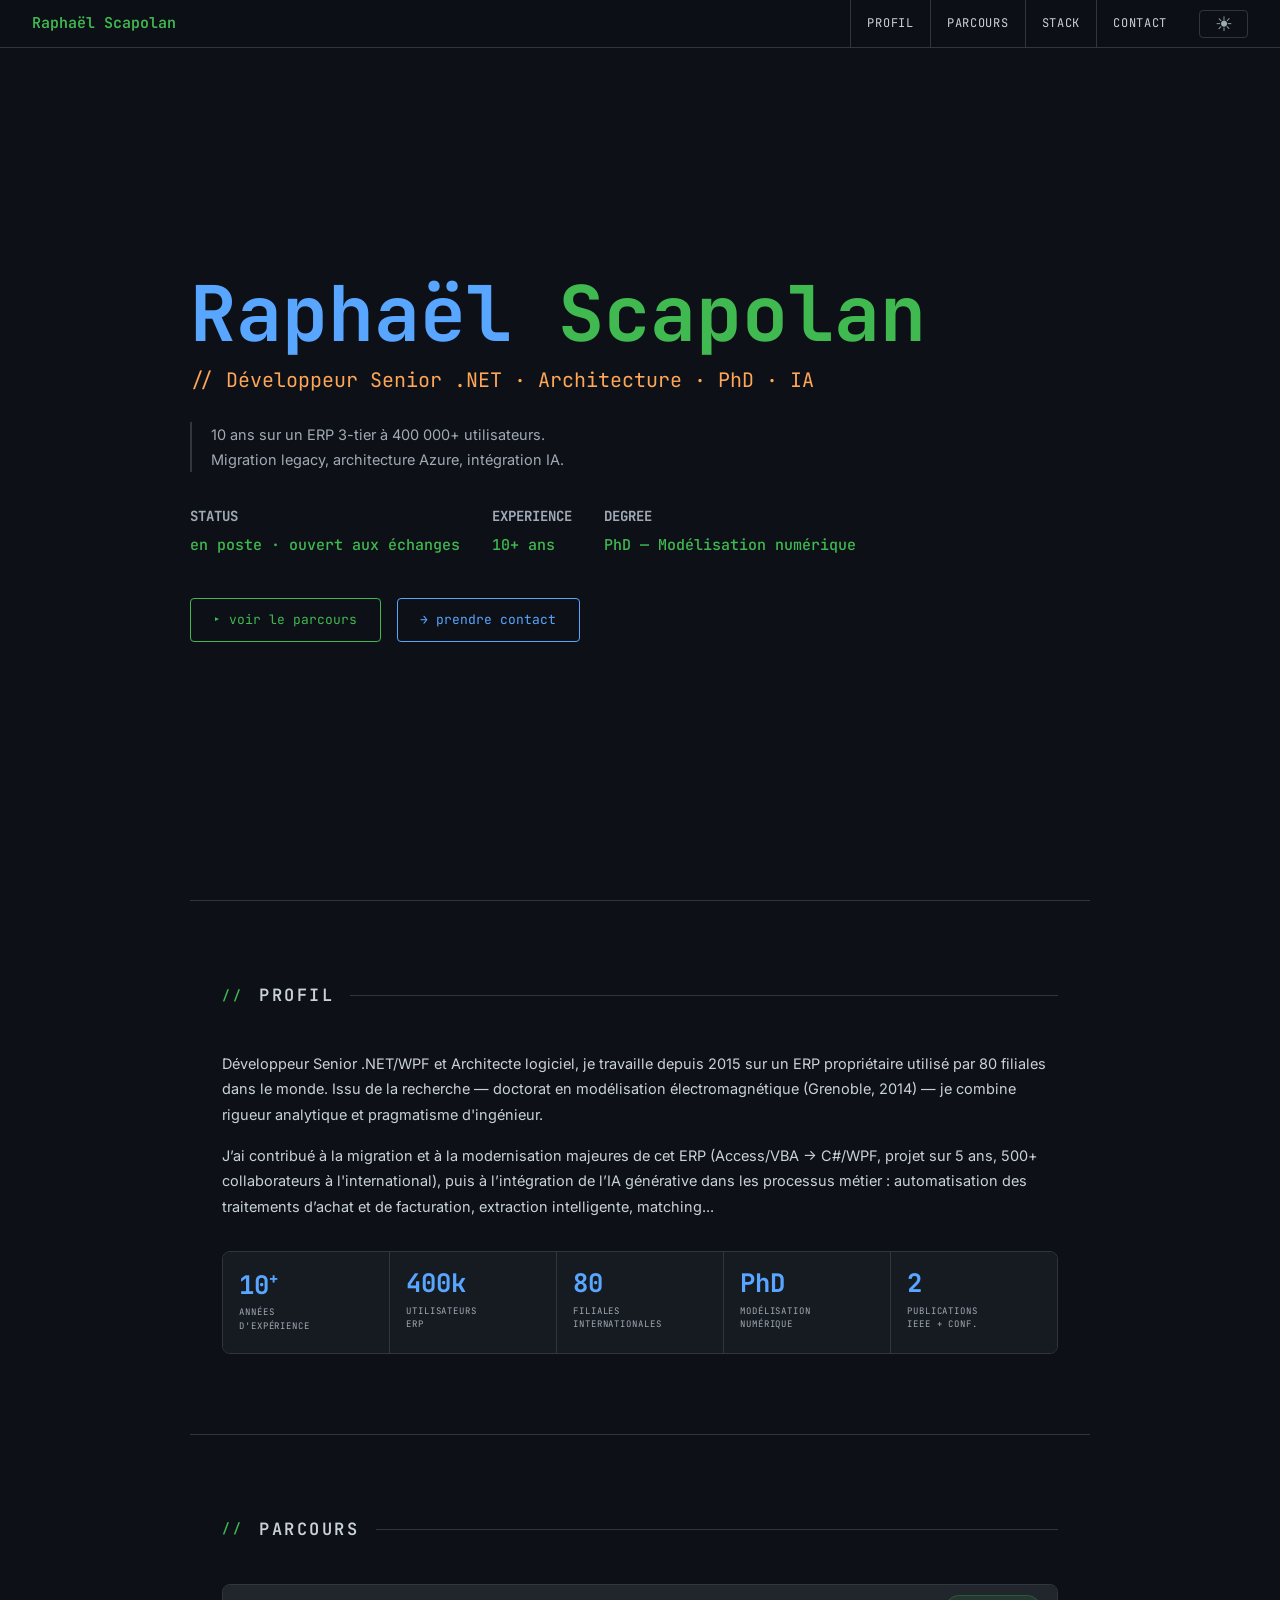
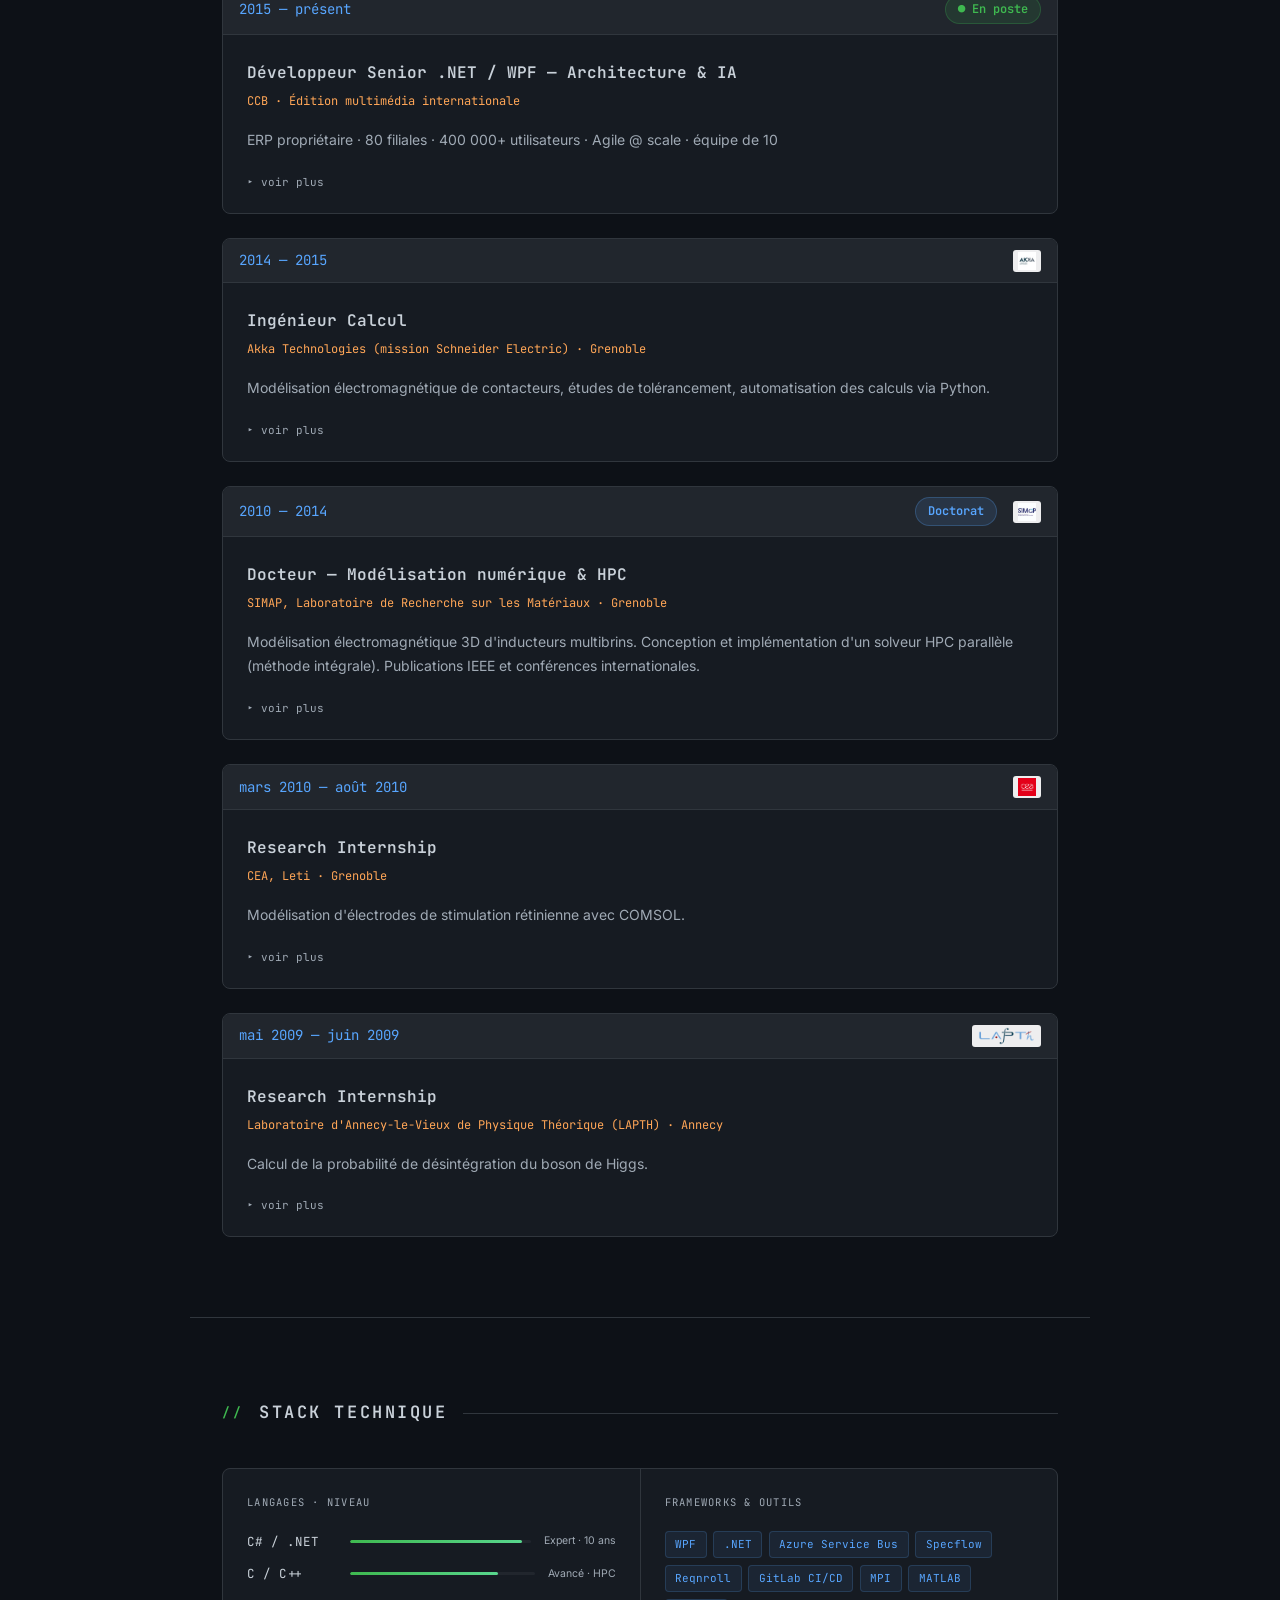
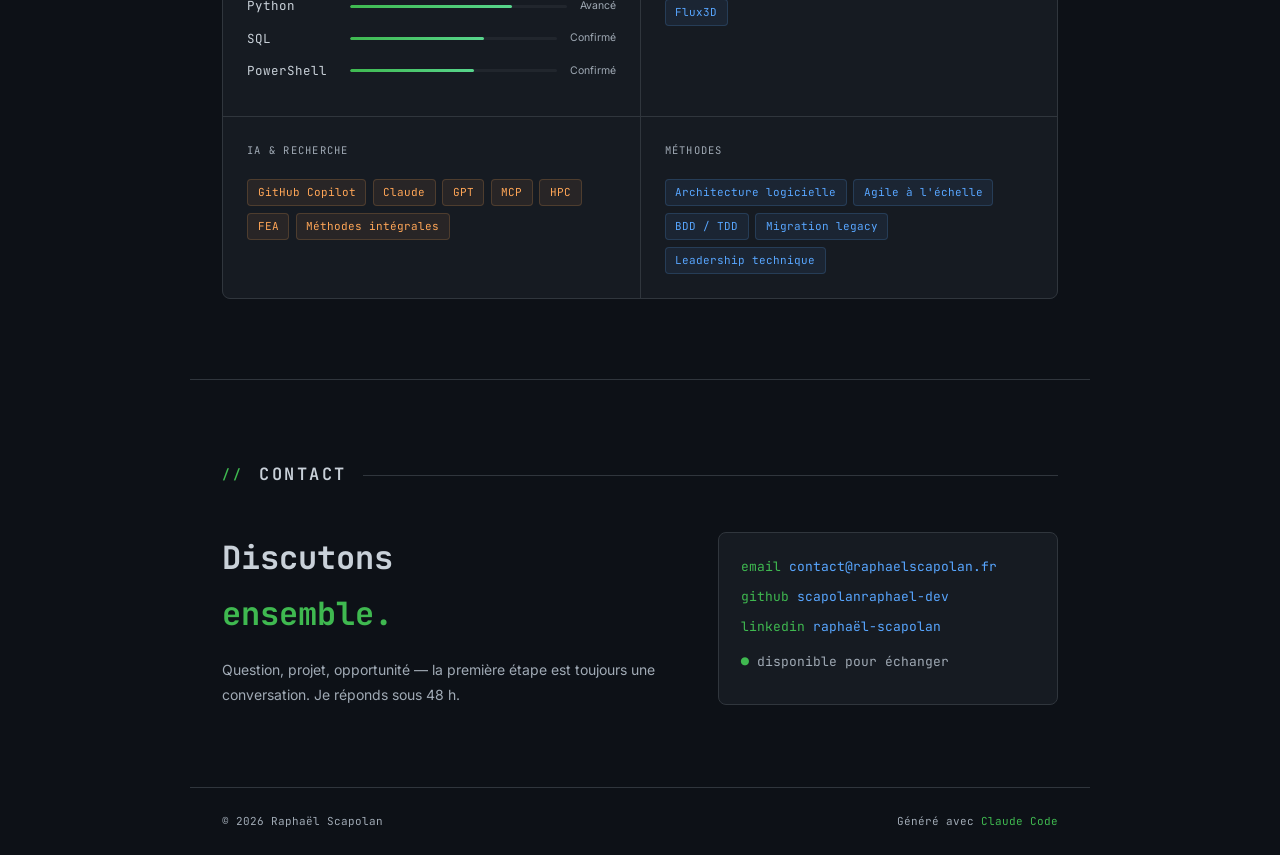
==== commit db5331fa: "Add company logos to experience cards" ====
--- a/cv-terminal.html
+++ b/cv-terminal.html
@@ -125,6 +125,8 @@
 .exp-more > div > *:first-child { padding-top: .8rem; }
 .exp-toggle { font-family: var(--mono); font-size: 11px; color: var(--muted); background: none; border: none; cursor: pointer; padding: .6rem 0 0; transition: color .2s; display: flex; align-items: center; gap: .3rem; }
 .exp-toggle:hover { color: var(--green); }
+.exp-logo { height: 22px; width: auto; max-width: 72px; object-fit: contain; background: rgba(255,255,255,.92); border-radius: 3px; padding: 2px 5px; margin-left: auto; }
+[data-theme="light"] .exp-logo { background: var(--bg3); border: 1px solid var(--bdr); }
 
 /* SKILLS */
 .skills-grid { display: grid; grid-template-columns: repeat(2, 1fr); gap: 1px; background: var(--bdr); border: 1px solid var(--bdr); border-radius: 8px; overflow: hidden; }
@@ -257,6 +259,7 @@
     <div class="exp-card">
       <div class="exp-card-top">
         <span class="exp-yr">2014 — 2015</span>
+        <img src="doc/ProfilLinkedIn/image-5.png" alt="Akka Technologies" class="exp-logo">
       </div>
       <div class="exp-body">
         <p class="exp-t">Ingénieur Calcul</p>
@@ -277,6 +280,7 @@
       <div class="exp-card-top">
         <span class="exp-yr">2010 — 2014</span>
         <span class="exp-pill pill-b">Doctorat</span>
+        <img src="doc/ProfilLinkedIn/image-6.png" alt="SIMaP" class="exp-logo" style="margin-left:0">
       </div>
       <div class="exp-body">
         <p class="exp-t">Docteur — Modélisation numérique &amp; HPC</p>
@@ -302,6 +306,7 @@
     <div class="exp-card">
       <div class="exp-card-top">
         <span class="exp-yr">mars 2010 — août 2010</span>
+        <img src="doc/ProfilLinkedIn/image-9.png" alt="CEA Leti" class="exp-logo">
       </div>
       <div class="exp-body">
         <p class="exp-t">Research Internship</p>
@@ -326,6 +331,7 @@
     <div class="exp-card">
       <div class="exp-card-top">
         <span class="exp-yr">mai 2009 — juin 2009</span>
+        <img src="doc/ProfilLinkedIn/image-8.png" alt="LAPTH" class="exp-logo">
       </div>
       <div class="exp-body">
         <p class="exp-t">Research Internship</p>
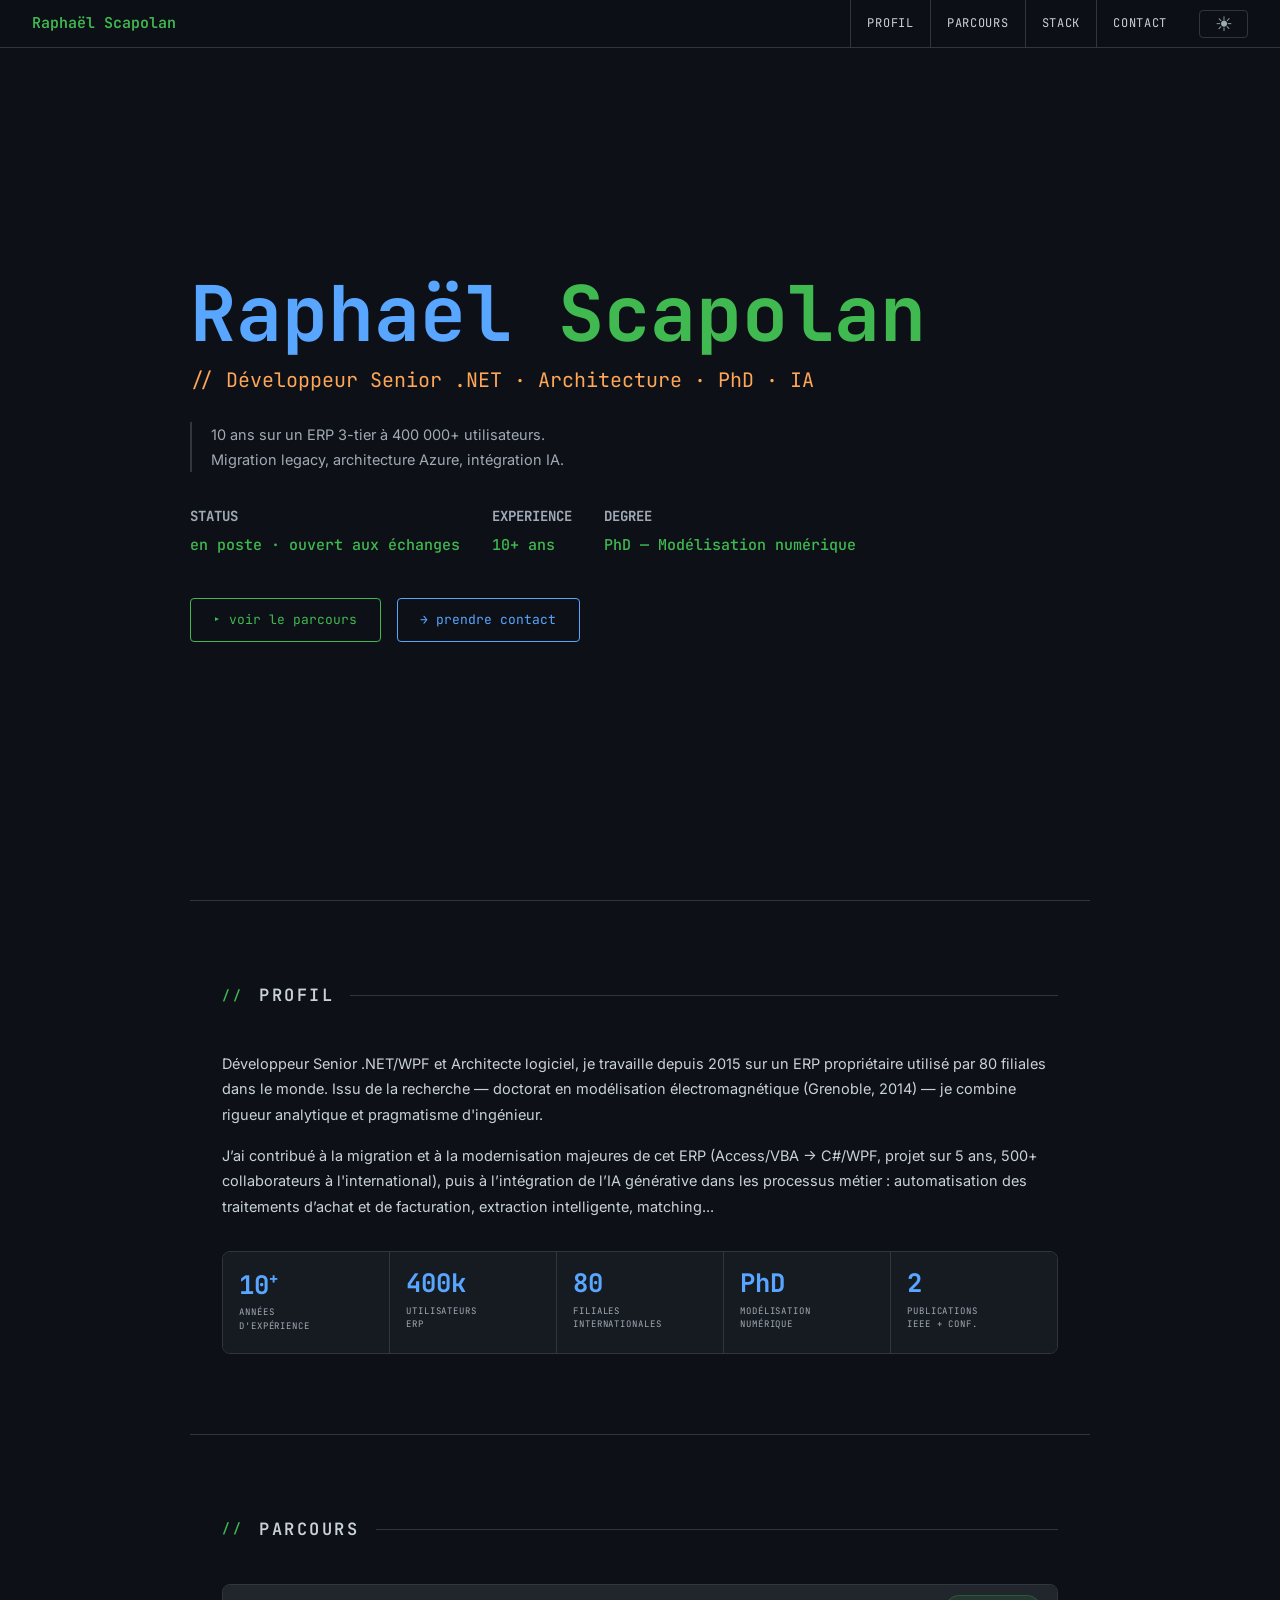
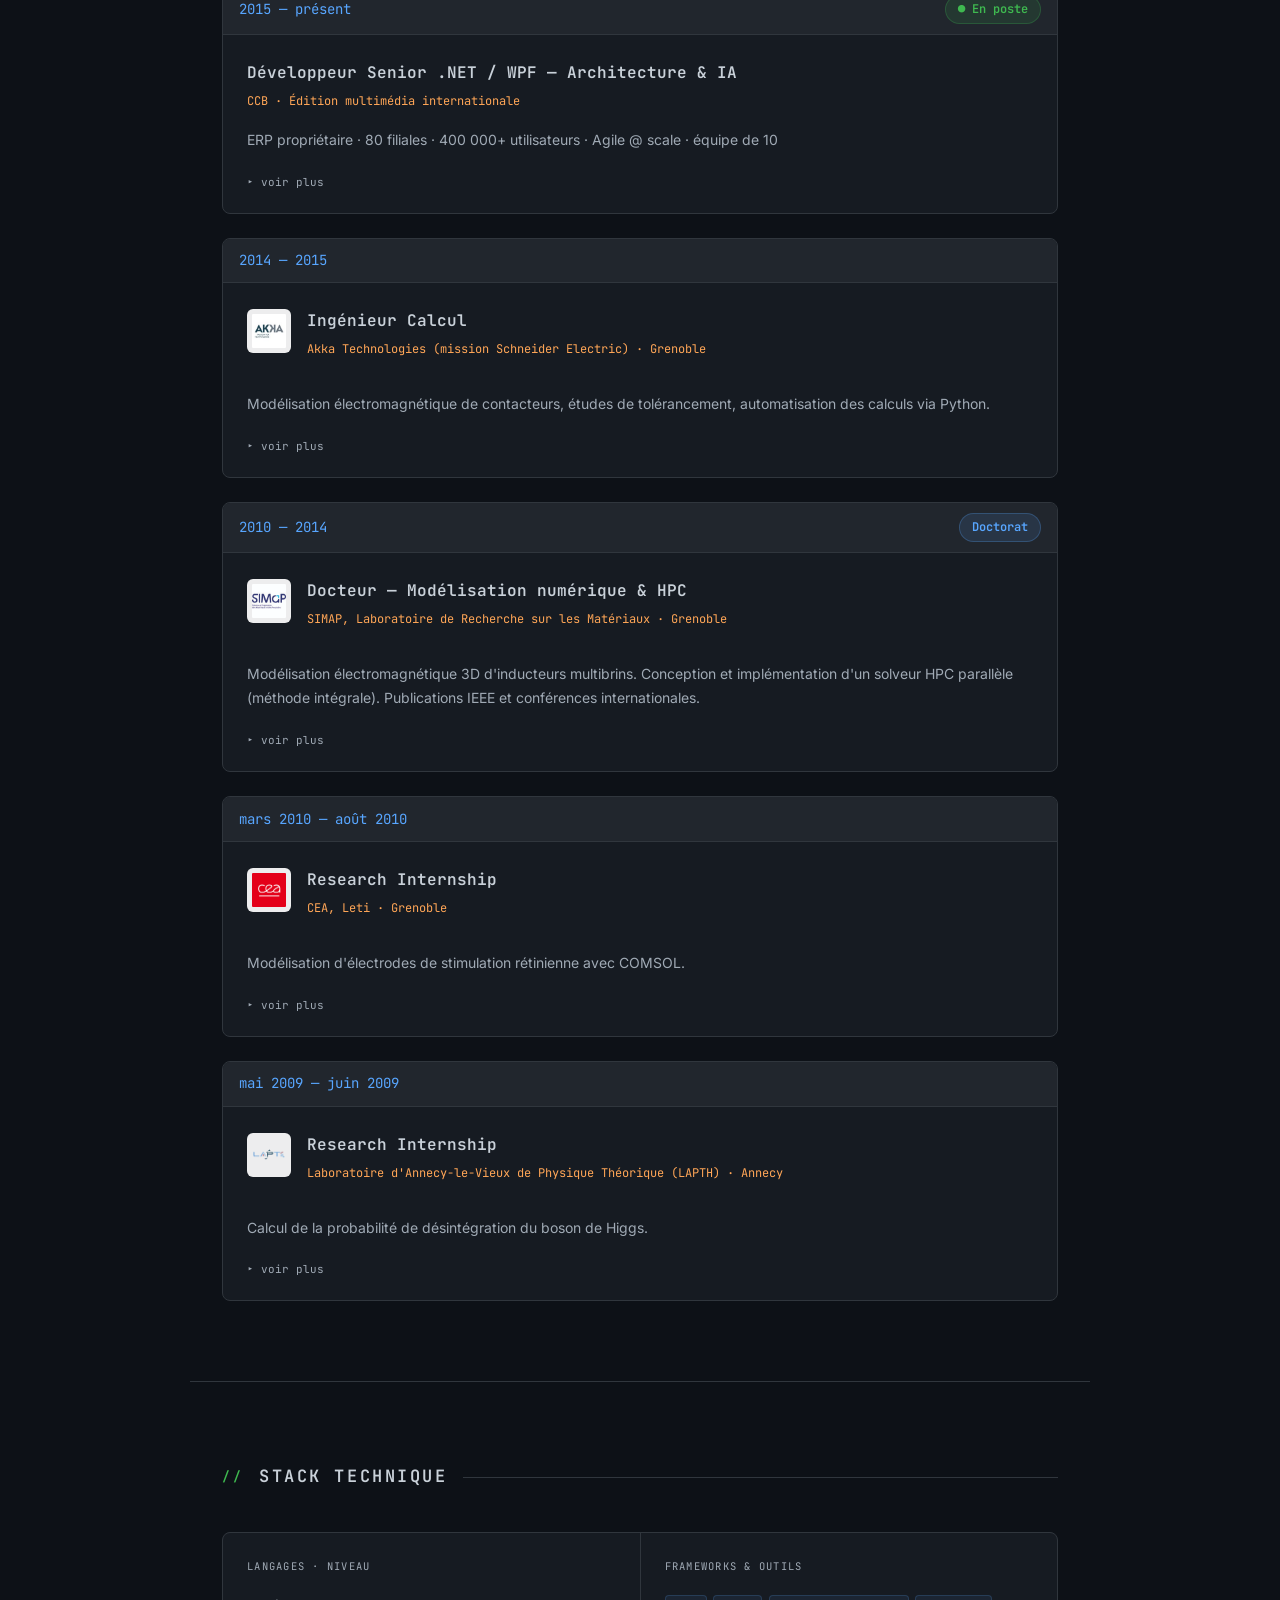
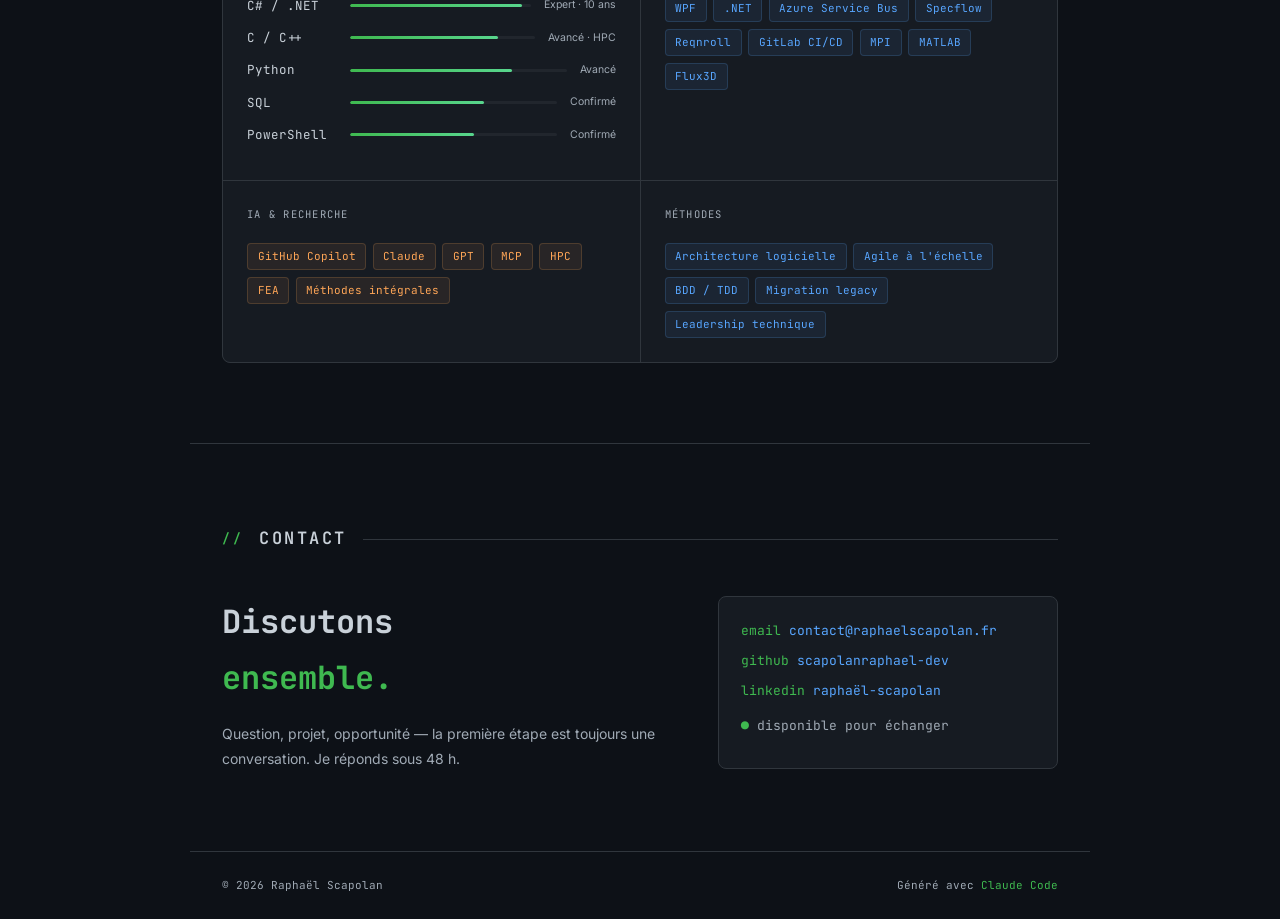
==== commit 1fef1db0: "Move logos to exp body, left of title/org" ====
--- a/cv-terminal.html
+++ b/cv-terminal.html
@@ -125,8 +125,9 @@
 .exp-more > div > *:first-child { padding-top: .8rem; }
 .exp-toggle { font-family: var(--mono); font-size: 11px; color: var(--muted); background: none; border: none; cursor: pointer; padding: .6rem 0 0; transition: color .2s; display: flex; align-items: center; gap: .3rem; }
 .exp-toggle:hover { color: var(--green); }
-.exp-logo { height: 22px; width: auto; max-width: 72px; object-fit: contain; background: rgba(255,255,255,.92); border-radius: 3px; padding: 2px 5px; margin-left: auto; }
-[data-theme="light"] .exp-logo { background: var(--bg3); border: 1px solid var(--bdr); }
+.exp-header { display: flex; align-items: flex-start; gap: 1rem; margin-bottom: 1rem; }
+.exp-logo-body { width: 44px; height: 44px; object-fit: contain; background: rgba(255,255,255,.92); border-radius: 6px; padding: 5px; flex-shrink: 0; margin-top: 2px; }
+[data-theme="light"] .exp-logo-body { background: var(--bg3); border: 1px solid var(--bdr); }
 
 /* SKILLS */
 .skills-grid { display: grid; grid-template-columns: repeat(2, 1fr); gap: 1px; background: var(--bdr); border: 1px solid var(--bdr); border-radius: 8px; overflow: hidden; }
@@ -259,11 +260,13 @@
     <div class="exp-card">
       <div class="exp-card-top">
         <span class="exp-yr">2014 — 2015</span>
-        <img src="doc/ProfilLinkedIn/image-5.png" alt="Akka Technologies" class="exp-logo">
       </div>
       <div class="exp-body">
-        <p class="exp-t">Ingénieur Calcul</p>
-        <p class="exp-org">Akka Technologies (mission Schneider Electric) · Grenoble</p>
+        <div class="exp-header">
+          <img src="doc/ProfilLinkedIn/image-5.png" alt="Akka Technologies" class="exp-logo-body">
+          <div><p class="exp-t">Ingénieur Calcul</p>
+          <p class="exp-org">Akka Technologies (mission Schneider Electric) · Grenoble</p></div>
+        </div>
         <p class="exp-p">Modélisation électromagnétique de contacteurs, études de tolérancement, automatisation des calculs via Python.</p>
         <div class="exp-more">
           <div>
@@ -280,11 +283,13 @@
       <div class="exp-card-top">
         <span class="exp-yr">2010 — 2014</span>
         <span class="exp-pill pill-b">Doctorat</span>
-        <img src="doc/ProfilLinkedIn/image-6.png" alt="SIMaP" class="exp-logo" style="margin-left:0">
       </div>
       <div class="exp-body">
-        <p class="exp-t">Docteur — Modélisation numérique &amp; HPC</p>
-        <p class="exp-org">SIMAP, Laboratoire de Recherche sur les Matériaux · Grenoble</p>
+        <div class="exp-header">
+          <img src="doc/ProfilLinkedIn/image-6.png" alt="SIMaP" class="exp-logo-body">
+          <div><p class="exp-t">Docteur — Modélisation numérique &amp; HPC</p>
+          <p class="exp-org">SIMAP, Laboratoire de Recherche sur les Matériaux · Grenoble</p></div>
+        </div>
         <p class="exp-p">Modélisation électromagnétique 3D d'inducteurs multibrins. Conception et implémentation d'un solveur HPC parallèle (méthode intégrale). Publications IEEE et conférences internationales.</p>
         <div class="exp-more">
           <div>
@@ -306,11 +311,13 @@
     <div class="exp-card">
       <div class="exp-card-top">
         <span class="exp-yr">mars 2010 — août 2010</span>
-        <img src="doc/ProfilLinkedIn/image-9.png" alt="CEA Leti" class="exp-logo">
       </div>
       <div class="exp-body">
-        <p class="exp-t">Research Internship</p>
-        <p class="exp-org">CEA, Leti · Grenoble</p>
+        <div class="exp-header">
+          <img src="doc/ProfilLinkedIn/image-9.png" alt="CEA Leti" class="exp-logo-body">
+          <div><p class="exp-t">Research Internship</p>
+          <p class="exp-org">CEA, Leti · Grenoble</p></div>
+        </div>
         <p class="exp-p">Modélisation d'électrodes de stimulation rétinienne avec COMSOL.</p>
         <div class="exp-more">
           <div>
@@ -331,11 +338,13 @@
     <div class="exp-card">
       <div class="exp-card-top">
         <span class="exp-yr">mai 2009 — juin 2009</span>
-        <img src="doc/ProfilLinkedIn/image-8.png" alt="LAPTH" class="exp-logo">
       </div>
       <div class="exp-body">
-        <p class="exp-t">Research Internship</p>
-        <p class="exp-org">Laboratoire d'Annecy-le-Vieux de Physique Théorique (LAPTH) · Annecy</p>
+        <div class="exp-header">
+          <img src="doc/ProfilLinkedIn/image-8.png" alt="LAPTH" class="exp-logo-body">
+          <div><p class="exp-t">Research Internship</p>
+          <p class="exp-org">Laboratoire d'Annecy-le-Vieux de Physique Théorique (LAPTH) · Annecy</p></div>
+        </div>
         <p class="exp-p">Calcul de la probabilité de désintégration du boson de Higgs.</p>
         <div class="exp-more">
           <div>
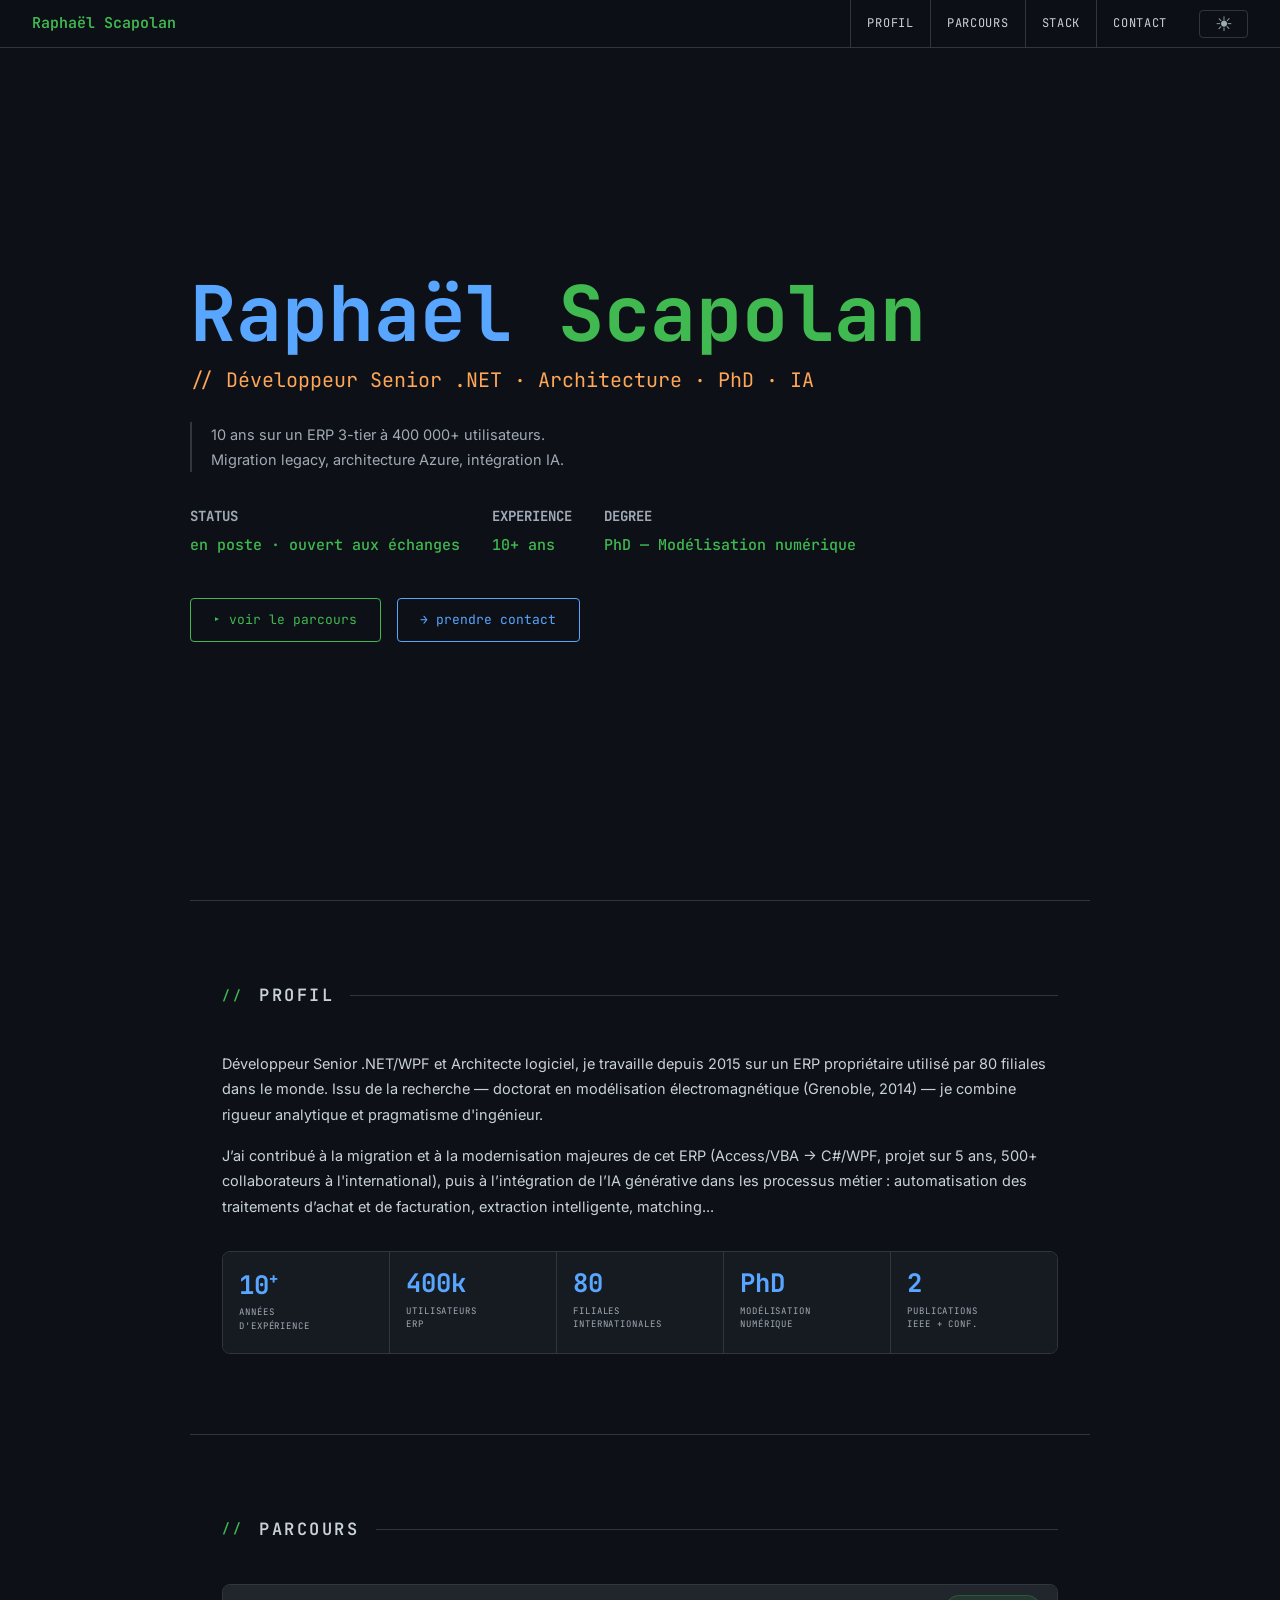
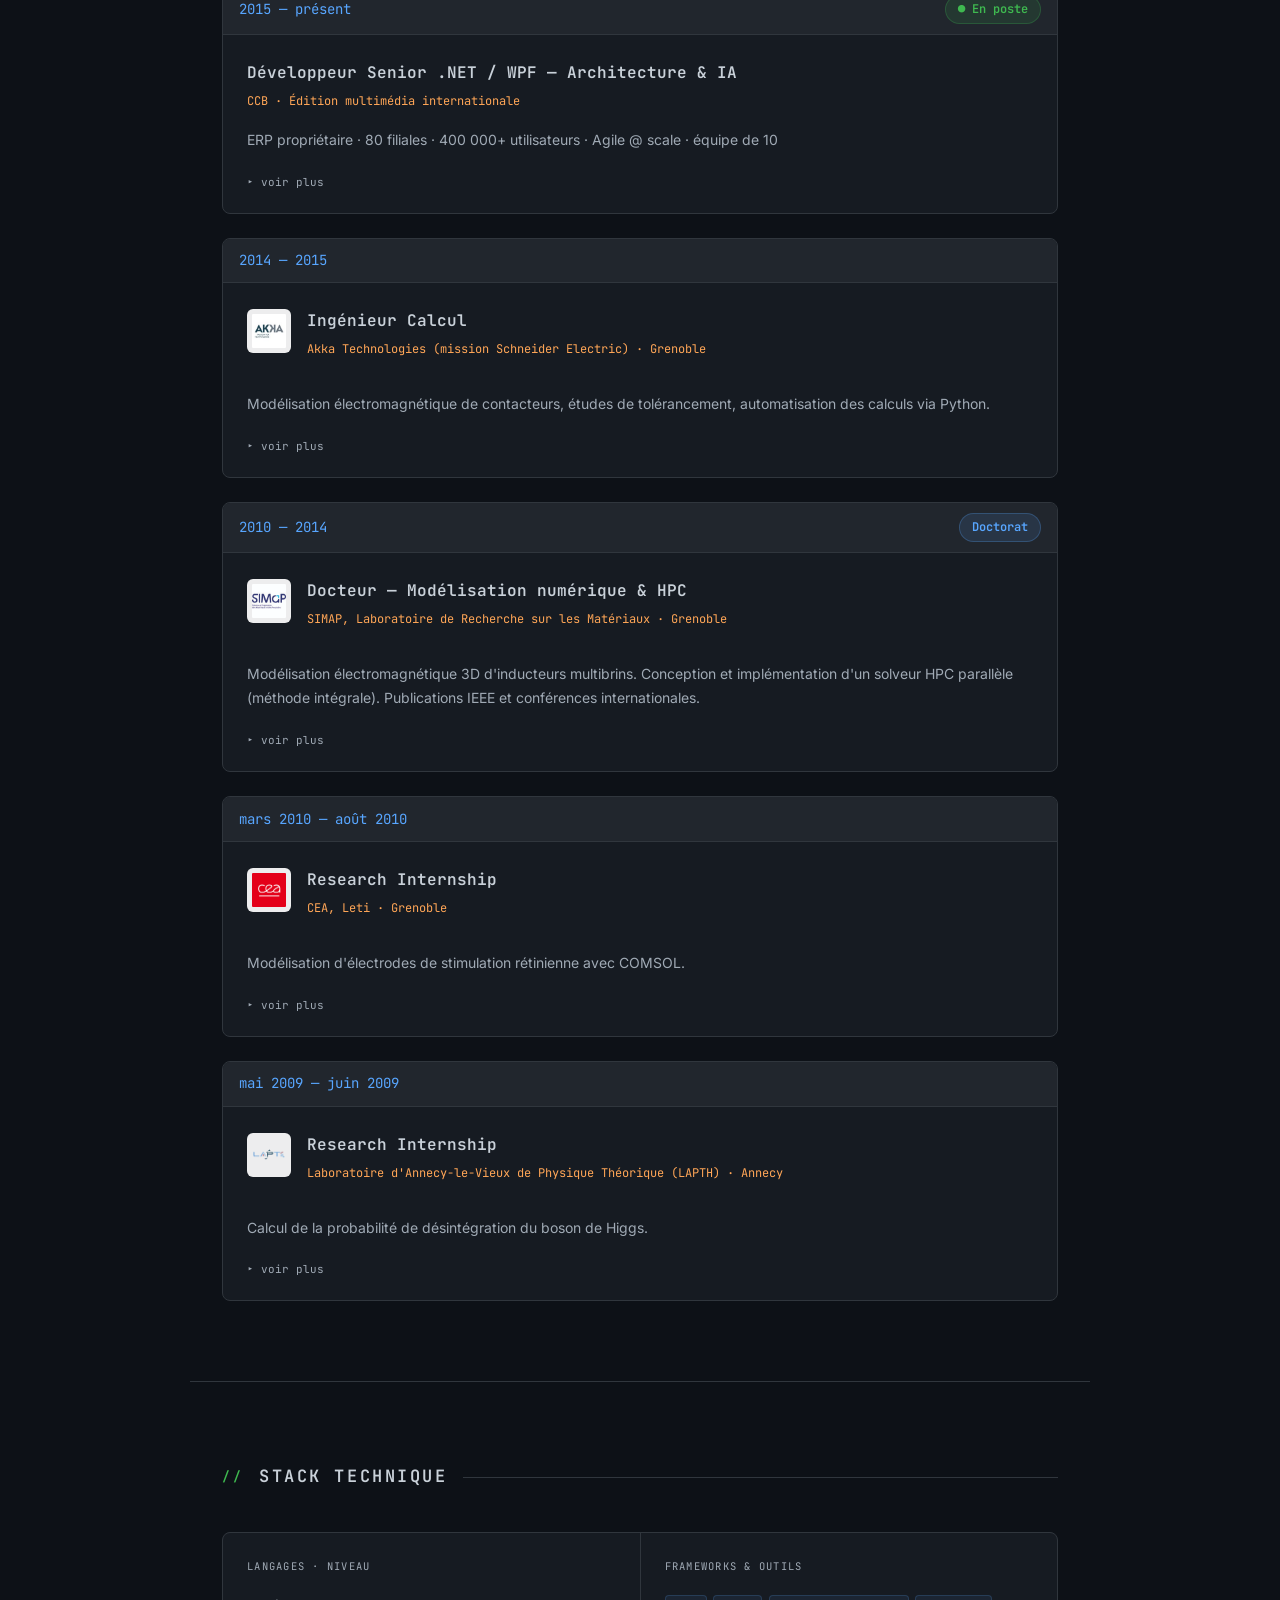
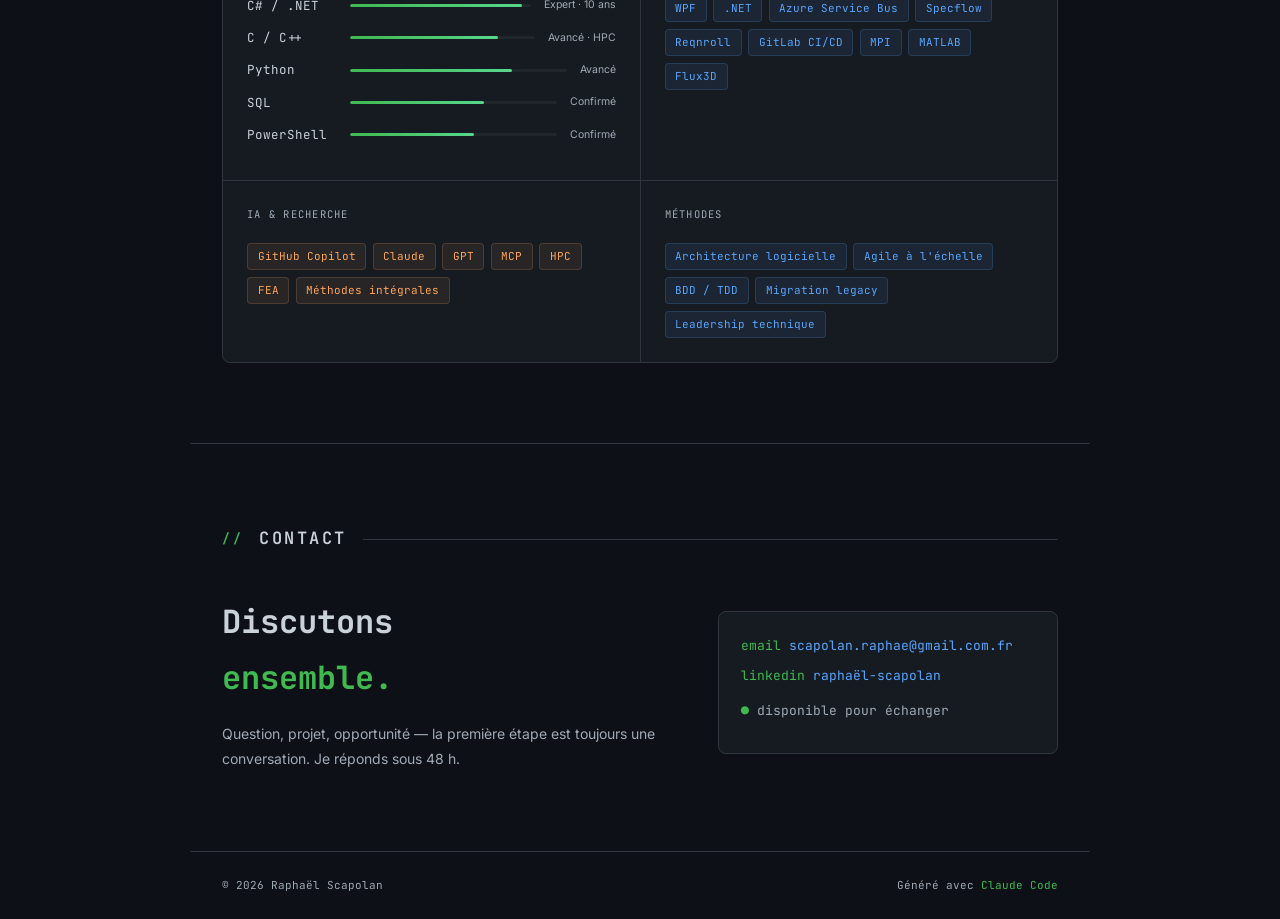
==== commit 148e36c6: "Update mail" ====
--- a/cv-terminal.html
+++ b/cv-terminal.html
@@ -415,8 +415,7 @@
     </div>
     <div class="terminal">
       <div class="term-body">
-        <p class="t-line"><span class="t-cmd">email    </span><a href="mailto:contact@raphaelscapolan.fr" class="t-a">contact@raphaelscapolan.fr</a></p>
-        <p class="t-line"><span class="t-cmd">github   </span><a href="https://github.com/scapolanraphael-dev" class="t-a" target="_blank" rel="noopener">scapolanraphael-dev</a></p>
+        <p class="t-line"><span class="t-cmd">email    </span><a href="mailto:scapolan.raphae@gmail.com.fr" class="t-a">scapolan.raphae@gmail.com.fr</a></p>
         <p class="t-line"><span class="t-cmd">linkedin </span><a href="https://www.linkedin.com/in/raphaël-scapolan-87812799/" class="t-a" target="_blank" rel="noopener">raphaël-scapolan</a></p>
         <p class="t-line" style="margin-top:.8rem"><span style="color:var(--green)">●</span><span class="t-out"> disponible pour échanger</span></p>
       </div>
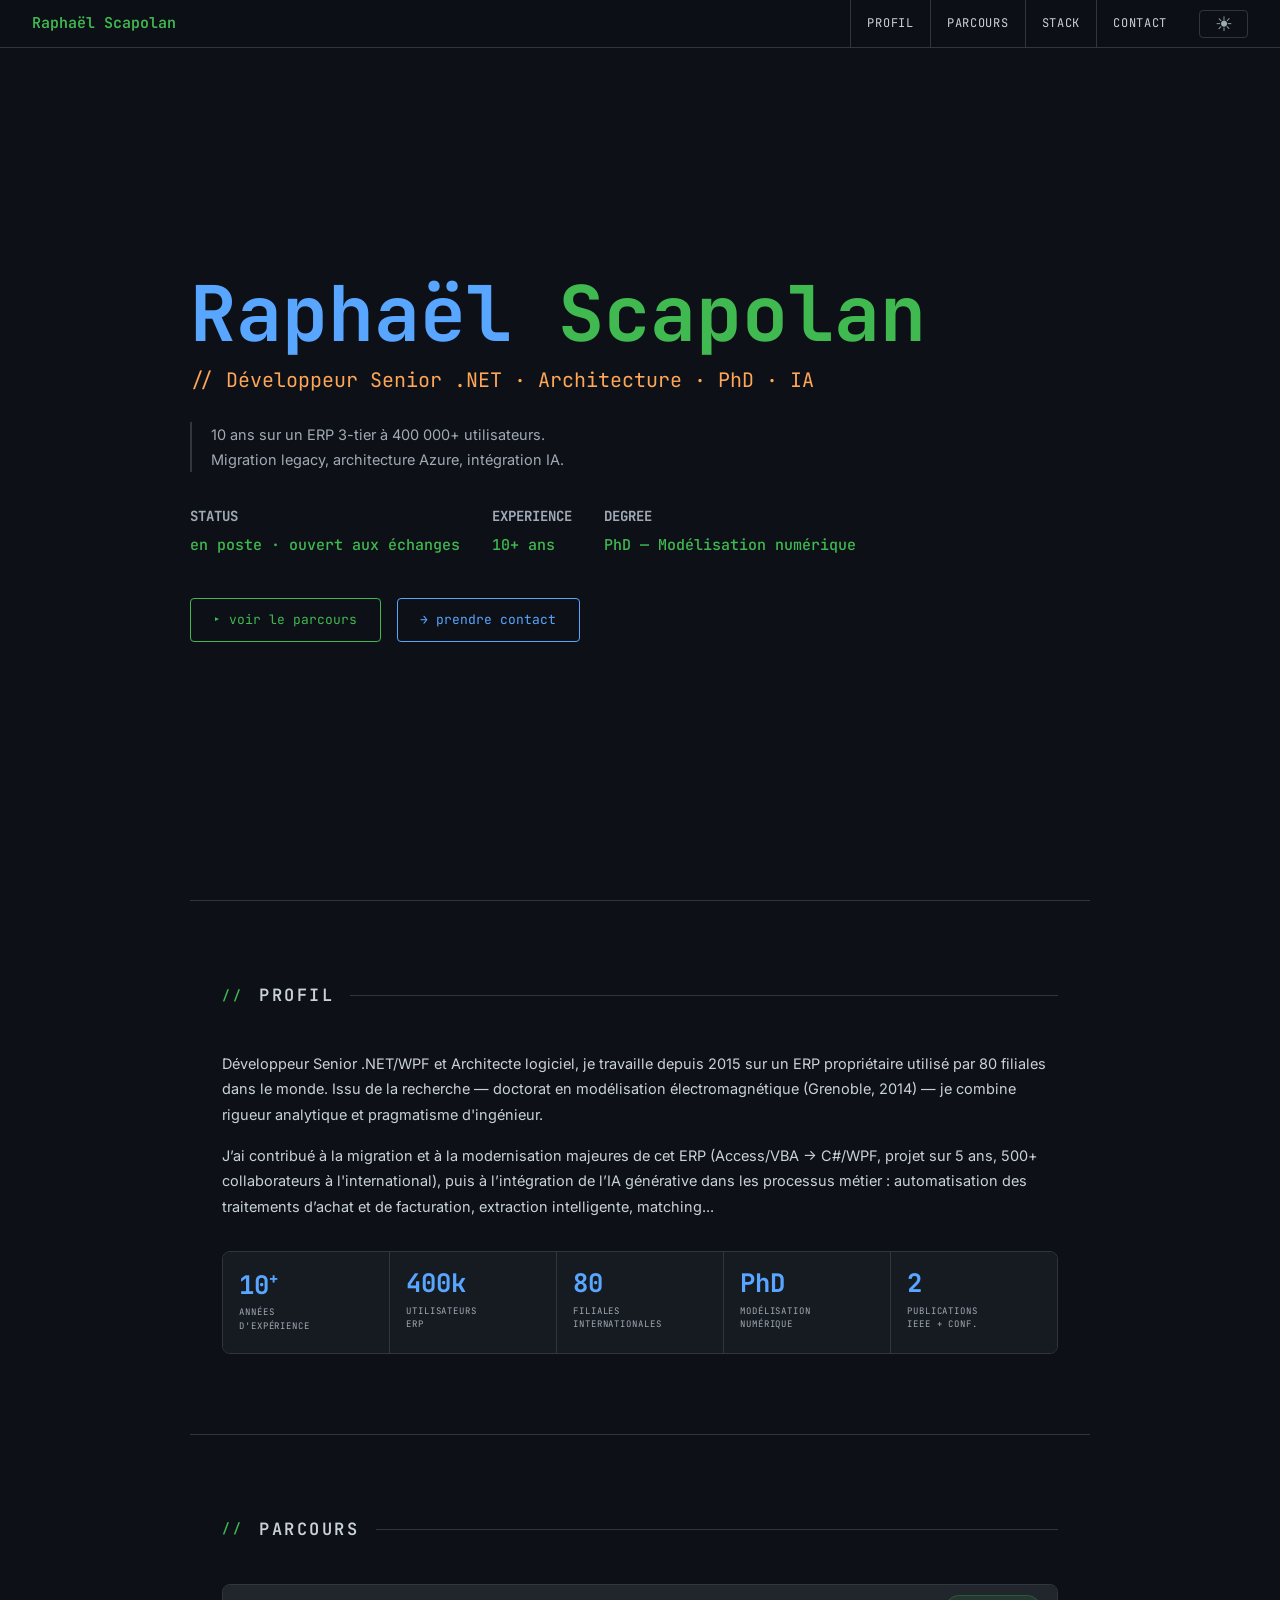
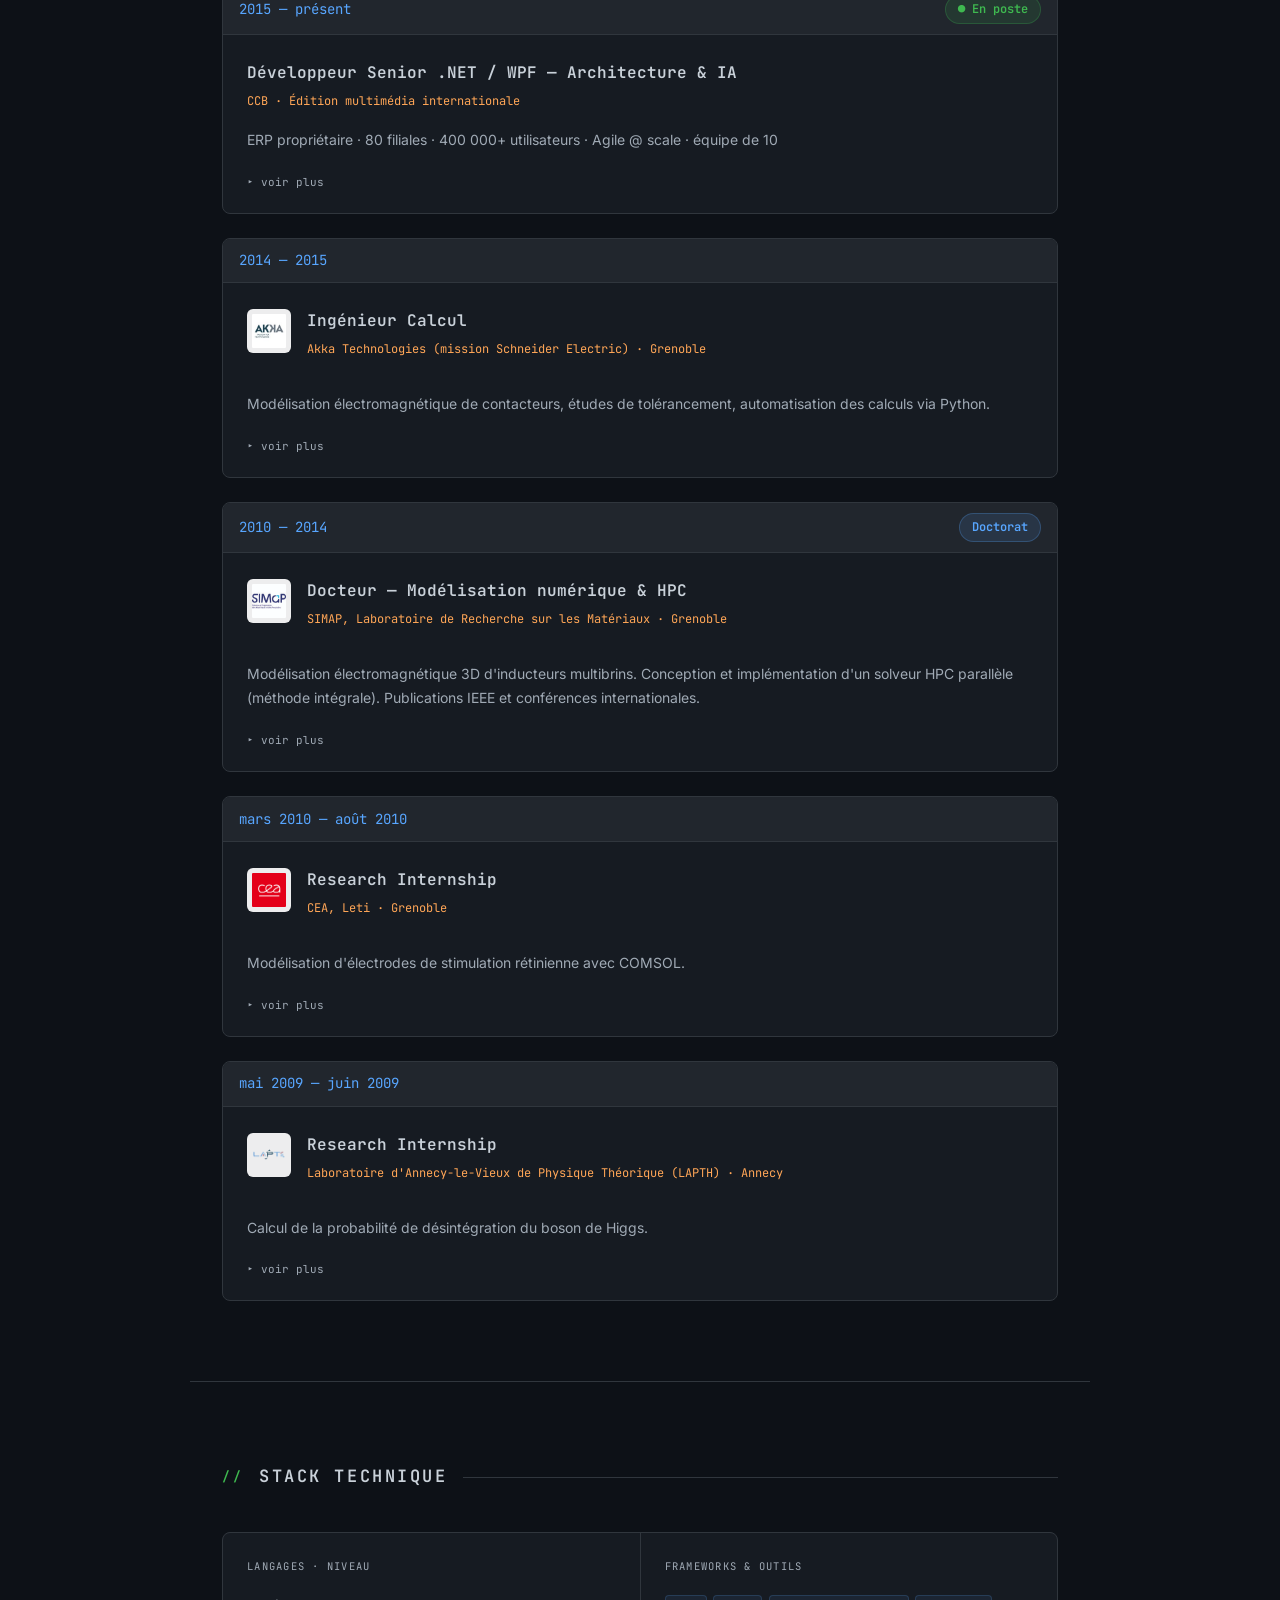
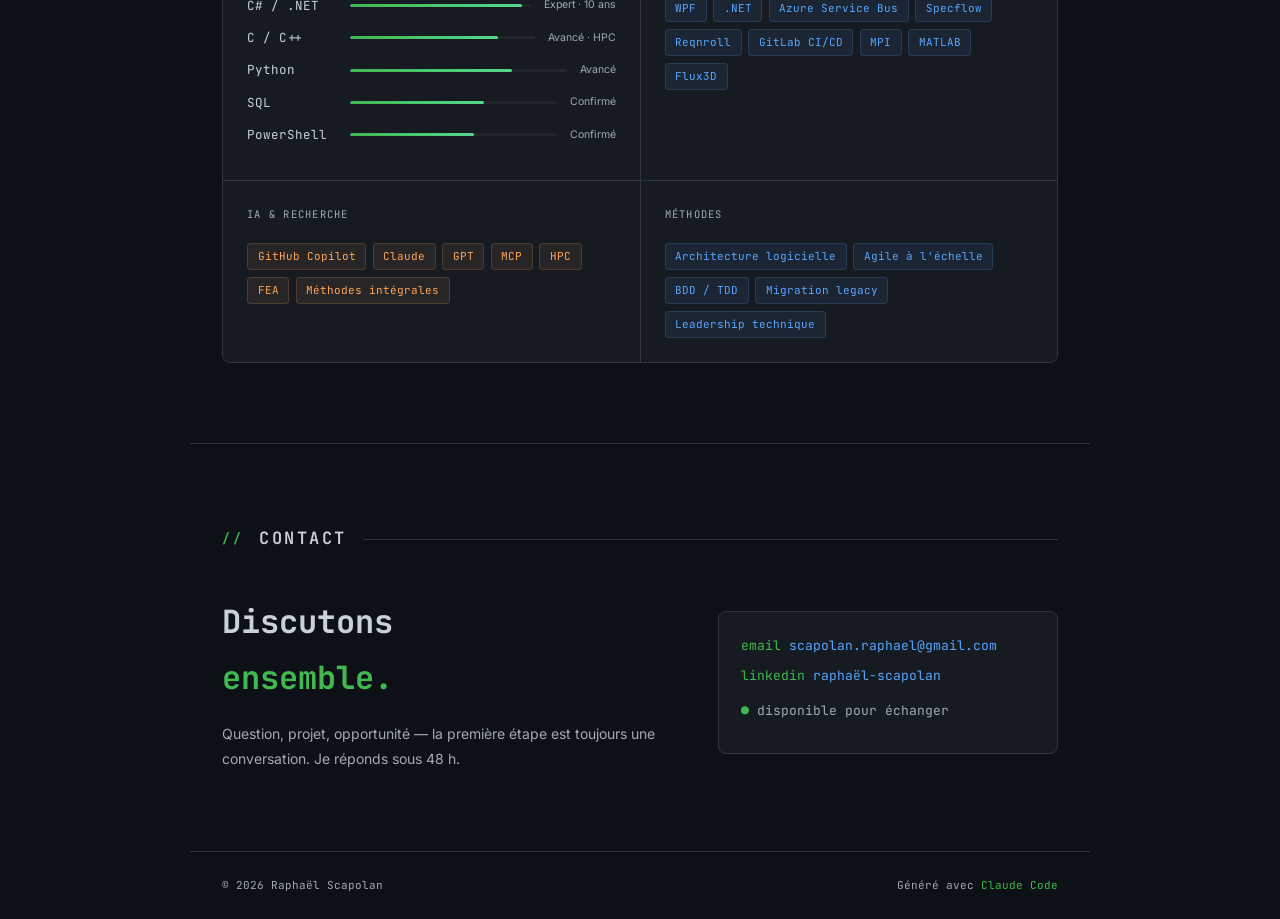
==== commit 9e0ce6b1: "Fix mail" ====
--- a/cv-terminal.html
+++ b/cv-terminal.html
@@ -415,7 +415,7 @@
     </div>
     <div class="terminal">
       <div class="term-body">
-        <p class="t-line"><span class="t-cmd">email    </span><a href="mailto:scapolan.raphae@gmail.com.fr" class="t-a">scapolan.raphae@gmail.com.fr</a></p>
+        <p class="t-line"><span class="t-cmd">email    </span><a href="mailto:scapolan.raphael@gmail.com" class="t-a">scapolan.raphael@gmail.com</a></p>
         <p class="t-line"><span class="t-cmd">linkedin </span><a href="https://www.linkedin.com/in/raphaël-scapolan-87812799/" class="t-a" target="_blank" rel="noopener">raphaël-scapolan</a></p>
         <p class="t-line" style="margin-top:.8rem"><span style="color:var(--green)">●</span><span class="t-out"> disponible pour échanger</span></p>
       </div>
